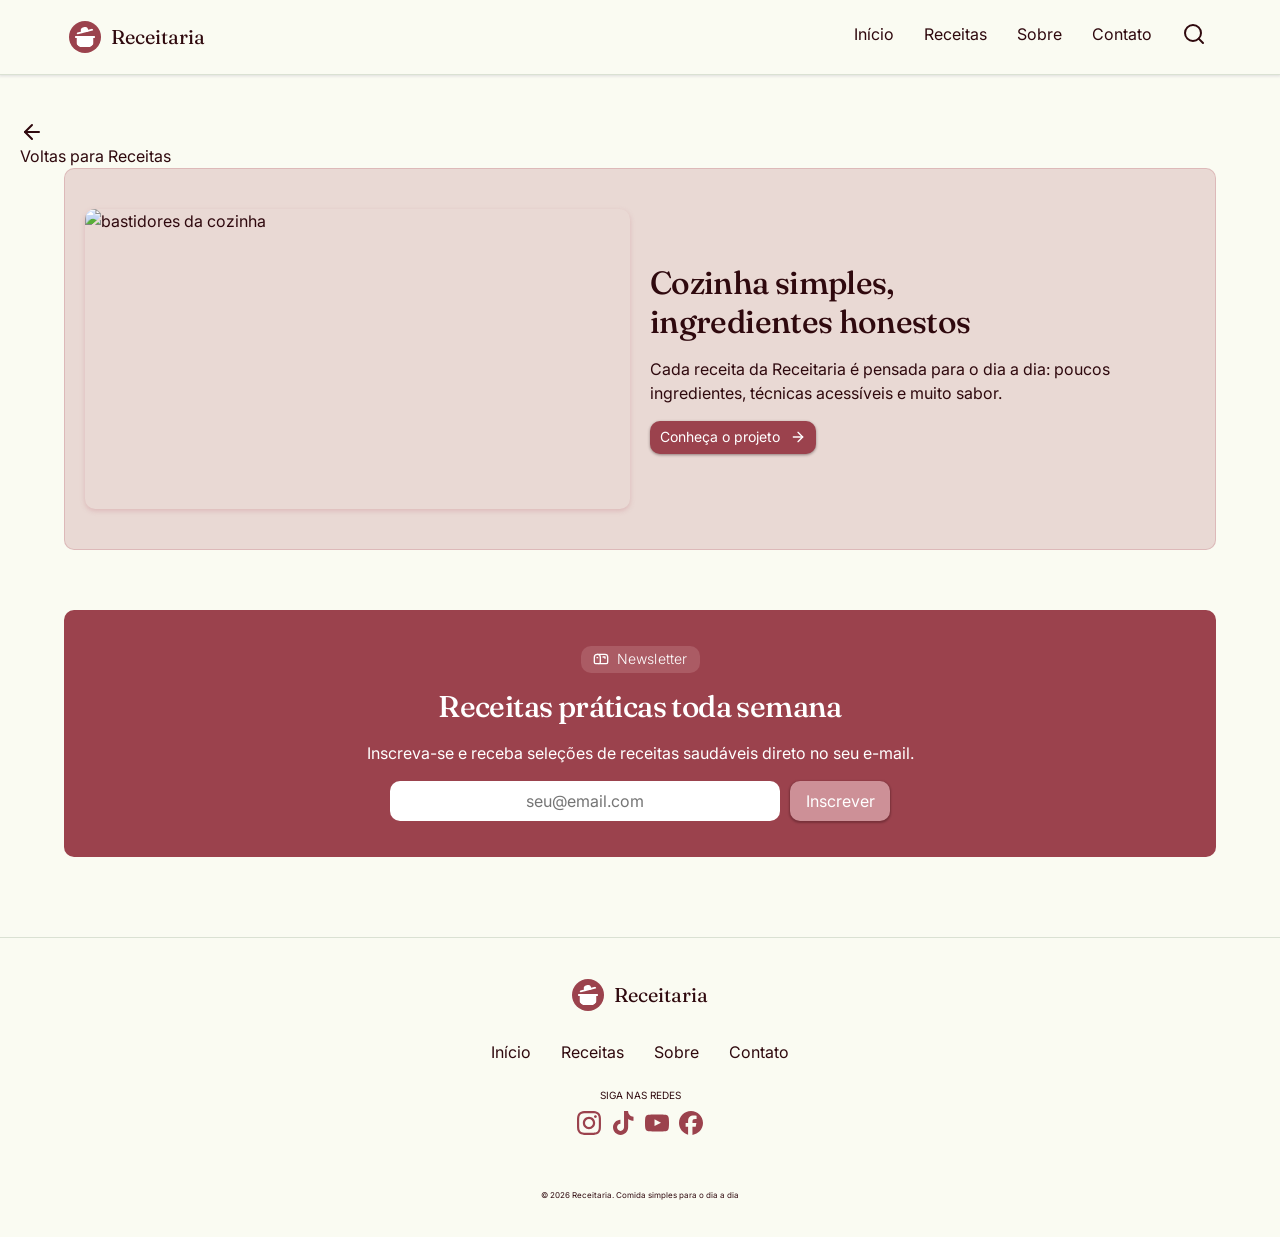
==== pages/contato.html @ 294e3cb7 "Construção HTML da pagina `receita.html`" ====
<!doctype html>
<html lang="pt-BR">
  <head>
    <meta charset="UTF-8" />
    <meta name="viewport" content="width=device-width, initial-scale=1.0" />
    <!-- Meta Tags -->
    <title>Receitaria - Catálogo de Receitas</title>
    <meta
      name="description"
      content="Catálogo de Receitas simples e fáceis para aprender."
    />
    <link
      rel="shortcut icon"
      href="../assets/img/favicon.webp"
      type="image/webp"
    />
    <link rel="stylesheet" href="../assets/css/reset.css" />
    <link rel="preconnect" href="https://fonts.googleapis.com" />
    <link rel="preconnect" href="https://fonts.gstatic.com" crossorigin />
    <link
      href="https://fonts.googleapis.com/css2?family=Fraunces:ital,opsz,wght@0,9..144,100..900;1,9..144,100..900&family=Inter:ital,opsz,wght@0,14..32,100..900;1,14..32,100..900&display=swap"
      rel="stylesheet"
    />
    <link rel="stylesheet" href="../assets/css/style.css" />
  </head>
  <body>
    <header class="header">
      <div class="container-pai">
        <div class="logo">
          <a href="/">
            <svg
              xmlns="http://www.w3.org/2000/svg"
              width="24"
              height="24"
              viewBox="0 0 24 24"
              fill="none"
              stroke="currentColor"
              stroke-width="2"
              stroke-linecap="round"
              stroke-linejoin="round"
              class="lucide lucide-cooking-pot-icon lucide-cooking-pot"
            >
              <path d="M2 12h20" />
              <path d="M20 12v8a2 2 0 0 1-2 2H6a2 2 0 0 1-2-2v-8" />
              <path d="m4 8 16-4" />
              <path
                d="m8.86 6.78-.45-1.81a2 2 0 0 1 1.45-2.43l1.94-.48a2 2 0 0 1 2.43 1.46l.45 1.8"
              />
            </svg>
            <span>Receitaria</span>
          </a>
        </div>

        <nav class="menu">
          <div class="menu-mobile">
            <a href="./receitas.html" class="link link-mobile">Receitas</a>
            <div class="icon-busca">
              <a href="#form-pesquisa" class="link">
                <svg
                  xmlns="http://www.w3.org/2000/svg"
                  width="24"
                  height="24"
                  viewBox="0 0 24 24"
                  fill="none"
                  stroke="currentColor"
                  stroke-width="2"
                  stroke-linecap="round"
                  stroke-linejoin="round"
                  class="lucide lucide-search-icon lucide-search"
                >
                  <path d="m21 21-4.34-4.34" />
                  <circle cx="11" cy="11" r="8" />
                </svg>
              </a>
            </div>
            <div class="icon-menu-mobile">
              <label for="menu-hamburguer">
                <svg
                  class="icone-hamburguer"
                  class="icone-hamburguer"
                  xmlns="http://www.w3.org/2000/svg"
                  width="24"
                  height="24"
                  viewBox="0 0 24 24"
                  fill="none"
                  stroke="#2f090e"
                  stroke-width="2"
                  stroke-linecap="round"
                  stroke-linejoin="round"
                  class="svg-menu-hamburger"
                >
                  <path d="M3 5h18" />
                  <path d="M3 12h18" />
                  <path d="M3 19h18" />
                </svg>
              </label>
              <input
                type="checkbox"
                name="icone-hamburguer"
                id="menu-hamburguer"
              />
              <ul class="lista-menu-mobile">
                <li class="menu-item">
                  <a href="/" class="link">Início</a>
                </li>
                <li class="menu-item">
                  <a href="./receitas.html" class="link">Receitas</a>
                </li>
                <li class="menu-item">
                  <a href="./sobre.html" class="link">Sobre</a>
                </li>
                <li class="menu-item">
                  <a href="./contato.html" class="link">Contato</a>
                </li>
              </ul>
            </div>
          </div>
          <ul class="lista-menu">
            <li class="menu-item pagina-atual">
              <a href="/" class="link">Início</a>
            </li>
            <li class="menu-item">
              <a href="./receitas.html" class="link">Receitas</a>
            </li>
            <li class="menu-item">
              <a href="./sobre.html" class="link">Sobre</a>
            </li>
            <li class="menu-item">
              <a href="./contato.html" class="link">Contato</a>
            </li>
            <li class="menu-item">
              <a href="#hero" class="link">
                <svg
                  xmlns="http://www.w3.org/2000/svg"
                  width="24"
                  height="24"
                  viewBox="0 0 24 24"
                  fill="none"
                  stroke="currentColor"
                  stroke-width="2"
                  stroke-linecap="round"
                  stroke-linejoin="round"
                  class="lucide lucide-search-icon lucide-search"
                >
                  <path d="m21 21-4.34-4.34" />
                  <circle cx="11" cy="11" r="8" />
                </svg>
              </a>
            </li>
          </ul>
        </nav>
      </div>
    </header>
    <main class="conteudo">
      <a class="cta-ver-todas" href="./receitas.html">
        <svg
          xmlns="http://www.w3.org/2000/svg"
          width="24"
          height="24"
          viewBox="0 0 24 24"
          fill="none"
          stroke="currentColor"
          stroke-width="2"
          stroke-linecap="round"
          stroke-linejoin="round"
          class="svg-seta"
        >
          <path d="m12 19-7-7 7-7" />
          <path d="M19 12H5" />
        </svg>
        Voltas para Receitas
      </a>
      <div class="container-pai">
        <!-- Sobre -->
        <section id="sobre">
          <div class="banner-sobre">
            <div class="img-banner">
              <img
                src="./assets/img/bastidores.webp"
                alt="bastidores da cozinha"
              />
            </div>
            <div class="conteudo-banner">
              <h2 class="titulo">Cozinha simples, ingredientes honestos</h2>
              <p>
                Cada receita da Receitaria é pensada para o dia a dia: poucos
                ingredientes, técnicas acessíveis e muito sabor.
              </p>
              <a class="cta-receita" href="./sobre.html">
                Conheça o projeto
                <svg
                  xmlns="http://www.w3.org/2000/svg"
                  width="24"
                  height="24"
                  viewBox="0 0 24 24"
                  fill="none"
                  stroke="currentColor"
                  stroke-width="2"
                  stroke-linecap="round"
                  stroke-linejoin="round"
                  class="svg-seta"
                  aria-hidden="true"
                >
                  <path d="M5 12h14"></path>
                  <path d="m12 5 7 7-7 7"></path>
                </svg>
              </a>
            </div>
          </div>
        </section>

        <!-- Newsletter -->
        <section class="newsletter">
          <div class="emblema">
            <svg
              xmlns="http://www.w3.org/2000/svg"
              width="16"
              height="16"
              viewBox="0 0 24 24"
              fill="none"
              stroke="#fff"
              stroke-width="2"
              stroke-linecap="round"
              stroke-linejoin="round"
              class="svg-mailbox"
            >
              <path
                d="M22 17a2 2 0 0 1-2 2H4a2 2 0 0 1-2-2V9.5C2 7 4 5 6.5 5H18c2.2 0 4 1.8 4 4v8Z"
              />
              <polyline points="15,9 18,9 18,11" />
              <path d="M6.5 5C9 5 11 7 11 9.5V17a2 2 0 0 1-2 2" />
              <line x1="6" x2="7" y1="10" y2="10" />
            </svg>
            <h2>Newsletter</h2>
          </div>
          <h3>Receitas práticas toda semana</h3>
          <p>
            Inscreva-se e receba seleções de receitas saudáveis direto no seu
            e-mail.
          </p>
          <form class="form-newsletter" action="./inscricao-realizada.html">
            <label class="oculto" for="email">Email</label>
            <input
              type="text"
              name="email"
              id="email"
              placeholder="seu@email.com"
            />
            <input type="submit" value="Inscrever" />
          </form>
        </section>
      </div>
    </main>
    <footer class="footer">
      <div class="container-pai">
        <div class="container-item logo">
          <a href="./">
            <svg
              xmlns="http://www.w3.org/2000/svg"
              width="24"
              height="24"
              viewBox="0 0 24 24"
              fill="none"
              stroke="currentColor"
              stroke-width="2"
              stroke-linecap="round"
              stroke-linejoin="round"
              class="lucide lucide-cooking-pot-icon lucide-cooking-pot"
            >
              <path d="M2 12h20" />
              <path d="M20 12v8a2 2 0 0 1-2 2H6a2 2 0 0 1-2-2v-8" />
              <path d="m4 8 16-4" />
              <path
                d="m8.86 6.78-.45-1.81a2 2 0 0 1 1.45-2.43l1.94-.48a2 2 0 0 1 2.43 1.46l.45 1.8"
              />
            </svg>
            <span>Receitaria</span>
          </a>
          <!-- <p>
            Lorem Ipsum is simply dummy text of the printing and typesetting
            industry. Lorem Ipsum has been the industry's standard dummy text
            ever since 1966.
          </p> -->
        </div>
        <div class="container-item menu">
          <nav>
            <ul class="lista">
              <li class="menu-item pagina-atual">
                <a href="./" class="link">Início</a>
              </li>
              <li class="menu-item">
                <a href="./receitas.html" class="link">Receitas</a>
              </li>
              <li class="menu-item">
                <a href="./sobre.html" class="link">Sobre</a>
              </li>
              <li class="menu-item">
                <a href="./contato.html" class="link">Contato</a>
              </li>
            </ul>
          </nav>
        </div>
        <div class="container-item social">
          <p>Siga nas Redes</p>
          <ul class="link-social">
            <li class="icone">
              <a href="https://instagram.com">
                <svg
                  xmlns="http://www.w3.org/2000/svg"
                  width="48"
                  height="48"
                  viewBox="0 0 48 48"
                  fill="none"
                >
                  <g clip-path="url(#clip0_17_63)">
                    <path
                      d="M24 4.32187C30.4125 4.32187 31.1719 4.35 33.6938 4.4625C36.0375 4.56562 37.3031 4.95938 38.1469 5.2875C39.2625 5.71875 40.0688 6.24375 40.9031 7.07812C41.7469 7.92188 42.2625 8.71875 42.6938 9.83438C43.0219 10.6781 43.4156 11.9531 43.5188 14.2875C43.6313 16.8187 43.6594 17.5781 43.6594 23.9813C43.6594 30.3938 43.6313 31.1531 43.5188 33.675C43.4156 36.0188 43.0219 37.2844 42.6938 38.1281C42.2625 39.2438 41.7375 40.05 40.9031 40.8844C40.0594 41.7281 39.2625 42.2438 38.1469 42.675C37.3031 43.0031 36.0281 43.3969 33.6938 43.5C31.1625 43.6125 30.4031 43.6406 24 43.6406C17.5875 43.6406 16.8281 43.6125 14.3063 43.5C11.9625 43.3969 10.6969 43.0031 9.85313 42.675C8.7375 42.2438 7.93125 41.7188 7.09688 40.8844C6.25313 40.0406 5.7375 39.2438 5.30625 38.1281C4.97813 37.2844 4.58438 36.0094 4.48125 33.675C4.36875 31.1438 4.34063 30.3844 4.34063 23.9813C4.34063 17.5688 4.36875 16.8094 4.48125 14.2875C4.58438 11.9437 4.97813 10.6781 5.30625 9.83438C5.7375 8.71875 6.2625 7.9125 7.09688 7.07812C7.94063 6.23438 8.7375 5.71875 9.85313 5.2875C10.6969 4.95938 11.9719 4.56562 14.3063 4.4625C16.8281 4.35 17.5875 4.32187 24 4.32187ZM24 0C17.4844 0 16.6688 0.028125 14.1094 0.140625C11.5594 0.253125 9.80625 0.665625 8.2875 1.25625C6.70312 1.875 5.3625 2.69062 4.03125 4.03125C2.69063 5.3625 1.875 6.70313 1.25625 8.27813C0.665625 9.80625 0.253125 11.55 0.140625 14.1C0.028125 16.6687 0 17.4844 0 24C0 30.5156 0.028125 31.3312 0.140625 33.8906C0.253125 36.4406 0.665625 38.1938 1.25625 39.7125C1.875 41.2969 2.69063 42.6375 4.03125 43.9688C5.3625 45.3 6.70313 46.125 8.27813 46.7344C9.80625 47.325 11.55 47.7375 14.1 47.85C16.6594 47.9625 17.475 47.9906 23.9906 47.9906C30.5063 47.9906 31.3219 47.9625 33.8813 47.85C36.4313 47.7375 38.1844 47.325 39.7031 46.7344C41.2781 46.125 42.6188 45.3 43.95 43.9688C45.2812 42.6375 46.1063 41.2969 46.7156 39.7219C47.3063 38.1938 47.7188 36.45 47.8313 33.9C47.9438 31.3406 47.9719 30.525 47.9719 24.0094C47.9719 17.4938 47.9438 16.6781 47.8313 14.1188C47.7188 11.5688 47.3063 9.81563 46.7156 8.29688C46.125 6.70312 45.3094 5.3625 43.9688 4.03125C42.6375 2.7 41.2969 1.875 39.7219 1.26562C38.1938 0.675 36.45 0.2625 33.9 0.15C31.3313 0.028125 30.5156 0 24 0Z"
                      fill="#9b424d"
                    />
                    <path
                      d="M24 11.6719C17.1938 11.6719 11.6719 17.1938 11.6719 24C11.6719 30.8062 17.1938 36.3281 24 36.3281C30.8062 36.3281 36.3281 30.8062 36.3281 24C36.3281 17.1938 30.8062 11.6719 24 11.6719ZM24 31.9969C19.5844 31.9969 16.0031 28.4156 16.0031 24C16.0031 19.5844 19.5844 16.0031 24 16.0031C28.4156 16.0031 31.9969 19.5844 31.9969 24C31.9969 28.4156 28.4156 31.9969 24 31.9969Z"
                      fill="#9b424d"
                    />
                    <path
                      d="M39.6937 11.1843C39.6937 12.778 38.4 14.0624 36.8156 14.0624C35.2219 14.0624 33.9375 12.7687 33.9375 11.1843C33.9375 9.59053 35.2313 8.30615 36.8156 8.30615C38.4 8.30615 39.6937 9.5999 39.6937 11.1843Z"
                      fill="#9b424d"
                    />
                  </g>
                  <defs>
                    <clipPath id="clip0_17_63">
                      <rect width="48" height="48" fill="#9b424d" />
                    </clipPath>
                  </defs>
                </svg>
              </a>
            </li>
            <li class="icone">
              <a href="https://tiktok.com">
                <svg
                  xmlns="http://www.w3.org/2000/svg"
                  width="48"
                  height="48"
                  viewBox="0 0 48 48"
                  fill="none"
                >
                  <path
                    d="M34.1451 0H26.0556V32.6956C26.0556 36.5913 22.9444 39.7913 19.0725 39.7913C15.2007 39.7913 12.0894 36.5913 12.0894 32.6956C12.0894 28.8696 15.1315 25.7391 18.8651 25.6V17.3913C10.6374 17.5304 4 24.2783 4 32.6956C4 41.1827 10.7757 48 19.1417 48C27.5075 48 34.2833 41.1131 34.2833 32.6956V15.9304C37.3255 18.1565 41.059 19.4783 45 19.5479V11.3391C38.9157 11.1304 34.1451 6.12173 34.1451 0Z"
                    fill="#9b424d"
                  />
                </svg>
              </a>
            </li>
            <li class="icone">
              <a href="https://youtube.com">
                <svg
                  xmlns="http://www.w3.org/2000/svg"
                  width="48"
                  height="48"
                  viewBox="0 0 48 48"
                  fill="none"
                >
                  <path
                    d="M47.5219 14.4001C47.5219 14.4001 47.0531 11.0907 45.6094 9.6376C43.7812 7.7251 41.7375 7.71572 40.8 7.60322C34.0875 7.11572 24.0094 7.11572 24.0094 7.11572H23.9906C23.9906 7.11572 13.9125 7.11572 7.2 7.60322C6.2625 7.71572 4.21875 7.7251 2.39062 9.6376C0.946875 11.0907 0.4875 14.4001 0.4875 14.4001C0.4875 14.4001 0 18.2907 0 22.172V25.8095C0 29.6907 0.478125 33.5813 0.478125 33.5813C0.478125 33.5813 0.946875 36.8907 2.38125 38.3438C4.20937 40.2563 6.60938 40.1907 7.67813 40.397C11.5219 40.7626 24 40.8751 24 40.8751C24 40.8751 34.0875 40.8563 40.8 40.3782C41.7375 40.2657 43.7812 40.2563 45.6094 38.3438C47.0531 36.8907 47.5219 33.5813 47.5219 33.5813C47.5219 33.5813 48 29.7001 48 25.8095V22.172C48 18.2907 47.5219 14.4001 47.5219 14.4001ZM19.0406 30.2251V16.7345L32.0062 23.5032L19.0406 30.2251Z"
                    fill="#9b424d"
                  />
                </svg>
              </a>
            </li>
            <li class="icone">
              <a href="https://facebook.com">
                <svg
                  xmlns="http://www.w3.org/2000/svg"
                  width="48"
                  height="48"
                  viewBox="0 0 48 48"
                  fill="none"
                >
                  <g clip-path="url(#clip0_17_61)">
                    <path
                      d="M24 0C10.7453 0 0 10.7453 0 24C0 35.255 7.74912 44.6995 18.2026 47.2934V31.3344H13.2538V24H18.2026V20.8397C18.2026 12.671 21.8995 8.8848 29.9194 8.8848C31.44 8.8848 34.0637 9.18336 35.137 9.48096V16.129C34.5706 16.0694 33.5866 16.0397 32.3645 16.0397C28.4294 16.0397 26.9088 17.5306 26.9088 21.4061V24H34.7482L33.4013 31.3344H26.9088V47.8243C38.7926 46.3891 48.001 36.2707 48.001 24C48 10.7453 37.2547 0 24 0Z"
                      fill="#9b424d"
                    />
                  </g>
                  <defs>
                    <clipPath id="clip0_17_61">
                      <rect width="48" height="48" fill="white" />
                    </clipPath>
                  </defs>
                </svg>
              </a>
            </li>
          </ul>
        </div>
      </div>
      <small class="text-footer"
        >© 2026 Receitaria. Comida simples para o dia a dia</small
      >
    </footer>
  </body>
</html>
---- assets/css/style.css ----
/* DESIGN SYSTEM */
:root {
  /* Cores */
  --fundo: #fafbf2;
  --fundo-claro: rgba(205, 144, 151, 0.1);
  --texto: #2f090e;
  --primaria: #9b424d; /*#1c8742*/
  --texto-primaria: #fcfdf5;
  --suave: #ecf1e2;
  --texto-suave: #cd9097;
  --destaque: #f3ba26;
  --texto-destaque: #1f0508;
  --borda: #dae1d3;
  --borda-suave: #cd909770;
  --input: #9b424d;
  --branco: #ffffff;
  --preto: #000000;
  --texto-cinza: #1f05088f;

  /* Tipografia */
  --fonte-titulos: "Fraunces", serif;
  --font-texto: "Inter", sans-serif;

  /* Font-size */
  --text-sm: 1.4rem;

  /* Espaçamentos*/
  --pd: 1rem;
}

/* 3. ESTILOS GLOBAIS */
body {
  font-family: var(--font-texto);
  background-color: var(--fundo);
  color: var(--texto);
  font-size: 1.6rem;
}

.container-pai {
  max-width: 115.2rem;
  margin: 0 auto;
}

.oculto {
  display: none;
}

h1,
h2,
h3,
h4 {
  font-family: var(--fonte-titulos);
  font-weight: 500;
  line-height: 1.2;
  letter-spacing: -0.02em;
}

.titulo {
  font-size: clamp(3rem, 3.2rem, 3.5rem);
  letter-spacing: -0.02em;
}

.titulos-h3 {
  font-size: 1.8rem;
  font-weight: 400;
}

/* CTA RECEITA */
.cta-receita {
  width: max-content;
  display: inline-flex;
  flex-direction: row;
  align-items: center;
  gap: 1rem;
  color: var(--branco);
  font-size: 1.4rem;
  font-family: var(--font-texto);
  line-height: 1.6;
  padding: 0.5rem 1rem;
  border-radius: 10px;
  background: var(--primaria);
  transition: all 0.5s;
  box-shadow: 0 1px 3px #1f05086e;
}

.cta-receita .svg-seta,
.cta-ver-receitas .svg-seta {
  width: 1.6rem;
  height: 1.6rem;
}

.cta-ver-receitas {
  display: flex;
  flex-direction: row;
  align-items: center;
  gap: 1rem;
  font-size: 1.4rem;
  padding-left: 1rem;
  line-height: 1.6;
  order: 10;
}

/* Form Pesquisa */
.pesquisa-receita {
  max-width: 500px;
  width: 100%;
  display: grid;
  grid-template-columns: max-content 1fr max-content;
  align-items: center;
  gap: 1rem;
  background-color: var(--branco);
  padding: 0.8rem;
  margin-bottom: 1.6rem;
  border: 1px solid var(--borda);
  border-radius: 10px;
  box-shadow: 0 0 3px 1px #dcdcdc;
}

.pesquisa-receita .icone-pesquisa {
  width: 2rem;
  height: 2rem;
}

.pesquisa-receita .input-pesquisa {
  border: none;
  max-width: 180px;
  font-size: 1.4rem;
}

.pesquisa-receita .input-pesquisa:focus-visible {
  outline: none;
}

.pesquisa-receita .btn-pesquisar {
  background: var(--texto-suave);
  transition: background 0.5s ease;
  border: 1px solid var(--borda);
  color: var(--branco);
  border-radius: 1rem;
  font-size: 1.3rem;
  width: max-content;
  padding: 0.5rem 1rem;
}

.pesquisa-receita .input-pesquisa:focus-visible ~ .btn-pesquisar {
  background-color: var(--primaria);
}

/* GRID RECEITAS */
.grid-receitas {
  display: grid;
  grid-template-rows: repeat(3, minmax(360px, 1fr));
  gap: 2rem;
}

.grid-receitas .receita-item {
  border: 1px solid var(--borda);
  border-radius: 1rem;
  background-color: var(--branco);
  height: 100%;
}

.grid-receitas .receita-item img {
  border-radius: 1rem 1rem 0 0;
  object-fit: cover;
  object-position: center;
}

.grid-receitas .receita-item .infos {
  padding: 1.6rem;
  display: flex;
  flex-direction: column;
  gap: 1rem;
}

.grid-receitas .receita-item .infos .categoria-receita {
  text-transform: uppercase;
  font-size: 1.2rem;
  color: var(--texto-suave);
}

.grid-receitas .receita-item .infos > p {
  font-size: 1.4rem;
  color: var(--texto-cinza);
}

.grid-receitas .receita-item .detalhes {
  display: flex;
  gap: 2rem;
}

.grid-receitas .receita-item .detalhes .item {
  display: flex;
  flex-direction: row;
  align-items: center;
  gap: 0.5rem;
}

.grid-receitas .receita-item .detalhes svg {
  width: 1.2rem;
  height: 1.2rem;
  stroke: var(--texto-cinza);
}

.grid-receitas .receita-item .detalhes .item > p {
  font-size: 1.2rem;
  color: var(--texto-cinza);
  margin: 0;
}

/* ==========================================
   ESTILO BASE (Mobile - Telas pequenas)
   ========================================== */

/* HEADER */
.header {
  width: 100%;
  padding: 1.6rem;
  border-bottom: 1px solid #dae1d3;
  position: fixed;
  background: var(--fundo);
  box-shadow: 0 0 3px 1px #dcdcdc;
  z-index: 99;

  .container-pai {
    display: flex;
    flex-direction: row;
    justify-content: space-between;
  }

  .logo a {
    display: flex;
    flex-direction: row;
    align-items: center;
    gap: 10px;
    padding: 5px;
  }

  .logo span {
    font-family: var(--fonte-titulos);
    font-size: 2rem;
  }

  .logo svg {
    background-color: #9b424d;
    padding: 5px;
    border-radius: 50%;
    width: 32px;
    height: 32px;
    fill: #fff;
    stroke: #fff;
  }

  .menu {
    display: flex;
    justify-content: center;
    align-items: center;
  }

  .link {
    font-size: var(--text-sm);
    color: var(--texto);
  }

  .link:hover {
    color: var(--texto-destaque);
  }

  .menu-mobile {
    display: flex;
    align-items: center;
    gap: 1.2rem;
  }

  .lista-menu {
    display: none;
  }

  .menu-mobile .icon-menu-mobile {
    position: relative;
  }

  .menu-mobile input#menu-hamburguer {
    position: absolute;
    right: 0;
    top: -15px;
    visibility: hidden;
  }

  .menu-mobile .lista-menu-mobile {
    opacity: 0;
    transition: opacity 0.3s ease-in-out;
    position: absolute;
    display: flex;
    flex-direction: column;
    justify-content: center;
    align-items: flex-end;
    gap: 1rem;
    top: 4rem;
    right: 0;
    background-color: var(--fundo);
    box-shadow: 0 0 3px 1px #dcdcdc;
    padding: 1.2rem;
    border: 1px solid #e3e3e3;
    border-radius: 10px;
    width: 100px;
  }

  .menu-mobile input#menu-hamburguer:checked ~ .lista-menu-mobile {
    opacity: 1;
    z-index: 10;
  }

  .link {
    color: var(--texto);
    font-size: 1.6rem;
    padding: 0 1rem;
    display: inline-block;
  }

  .link:hover {
    color: var(--primaria);
  }
  /* fim header */
}

/* FOOTER */
.footer {
  width: 100%;
  padding: 1.6rem;
  background: var(--fundo);
  border-top: 1px solid #dae1d3;

  .container-pai {
    display: flex;
    flex-direction: row;
    flex-wrap: wrap;
    row-gap: 1rem;
    margin-bottom: 2.4rem;
  }

  .container-item {
    width: 50%;
  }

  .container-item.logo {
    width: 100%;
  }

  .logo a {
    display: flex;
    flex-direction: row;
    align-items: center;
    gap: 1rem;
    padding: 5px;
  }

  .logo span {
    font-family: var(--fonte-titulos);
    font-size: 2rem;
  }

  .logo svg {
    background-color: #9b424d;
    padding: 5px;
    border-radius: 50%;
    width: 32px;
    height: 32px;
    fill: #fff;
    stroke: #fff;
  }

  .menu .lista {
    display: flex;
    flex-direction: column;
    gap: 1rem;
    padding: 0;
  }

  .link {
    color: var(--texto);
    font-size: 1.6rem;
    padding: 0 1rem;
    display: inline-block;
  }

  .link:hover {
    color: var(--primaria);
  }

  .container-item.social {
    display: flex;
    flex-direction: column;
    justify-content: end;
    align-items: flex-end;
    gap: 0.8rem;
  }

  .social p {
    font-size: 1rem;
    text-transform: uppercase;
  }

  .social .link-social {
    display: flex;
    flex-direction: row;
    gap: 1rem;
  }

  .social .link-social svg {
    width: clamp(2rem, 2.4rem, 3rem);
    height: auto;
  }

  .text-footer {
    font-size: 0.8rem;
    color: var(--texto);
    padding-inline: 1rem;
  }

  /* fim footer */
}

/* MAIN CONTEUDO */
.conteudo {
  padding-inline: 1.6rem;
  padding-block: 10rem 7.2rem;

  .container-pai {
    display: flex;
    flex-direction: column;
    gap: 6rem;
  }
  /* fim main */
}

/* HERO */
.hero {
  display: grid;
  grid-template-columns: 1fr;
  gap: 2rem;
  /* padding-top: 2.4rem; */
}
.hero .hero-item {
  display: flex;
  flex-direction: column;
  gap: 1.6rem;
}

.hero .hero-item .selo {
  background-color: var(--fundo-claro);
  color: var(--texto);
  font-size: 1.2rem;
  font-weight: 300;
  padding: 0.5rem 1.2rem;
  border-radius: 10px;
  width: max-content;
  text-transform: uppercase;
}

.hero .hero-item .titulo {
  font-size: clamp(3rem, 4rem, 5rem);
  max-width: 40rem;
}

.hero .hero-item .destaque {
  color: var(--primaria);
}

.hero .hero-item p {
  max-width: 500px;
  font-weight: 400;
  margin-bottom: 1.6rem;
}

.hero .hero-item #form-pesquisa {
  scroll-margin-top: 10rem;
}

.hero .hero-item .cta-receita {
  display: none;
}

.hero .hero-item .img-hero {
  border-radius: 1rem;
}

/* fim hero */

/* RECEITA DIA */
.receita-dia {
  display: flex;
  flex-direction: column-reverse;
  gap: 1rem;
  background-color: var(--fundo-claro);
  border: 1px solid var(--borda-suave);
  border-radius: 1rem;
}
.receita-dia .infos {
  display: flex;
  flex-direction: column;
  gap: 2rem;
  padding: 2rem;
}

.receita-dia hgroup h2 {
  font-family: var(--font-texto);
  font-size: 1.4rem;
  color: var(--texto-suave);
  text-transform: uppercase;
  padding-bottom: 1rem;
  letter-spacing: 0.02rem;
}

.receita-dia hgroup h3 {
  font-size: clamp(3rem, 3.2rem, 3.5rem);
}

.receita-dia .detalhes {
  display: flex;
  flex-direction: row;
  flex-wrap: wrap;
  gap: 1rem;
}

.receita-dia .detalhes .item {
  display: flex;
  flex-direction: row;
  align-items: center;
  gap: 0.8rem;
  background-color: var(--branco);
  border: 1px solid var(--borda);
  border-radius: 50px;
  padding: 0.3rem 1.2rem;
}

.receita-dia .detalhes .item svg {
  width: 1.3rem;
  height: 1.3rem;
  stroke: var(--texto-cinza);
}

.receita-dia .detalhes .item p {
  font-size: 1.3rem;
  max-width: 500px;
  color: var(--texto-cinza);
}

.receita-dia .img-receita img {
  border-radius: 1rem 1rem 0 0;
}

/* DESTAQUE SEMANA */
.destaques {
  display: flex;
  flex-direction: column;
  gap: 1rem;

  p {
    margin-bottom: 1rem;
  }

  /*fim destaques*/
}

/* CATEGORIAS */
.categorias {
  display: flex;
  flex-direction: column;
  gap: 1rem;

  p {
    margin-bottom: 1rem;
  }

  .grid-categorias {
    display: grid;
    grid-template-columns: 1fr;
    gap: 2rem;
  }

  .categoria-item {
    display: flex;
    flex-direction: column;
    background-color: var(--branco);
    padding: 2rem;
    border-radius: 1rem;
    border: 1px solid var(--borda);
    height: 100%;
  }

  .categoria-item h3 {
    padding-bottom: 0.5rem;
  }

  .categoria-item p {
    font-size: 1.4rem;
    color: var(--texto-cinza);
  }

  .icone-categoria {
    padding: 1rem;
    background-color: var(--fundo-claro);
    width: max-content;
    border-radius: 1.6rem;
    margin-bottom: 1.2rem;
  }
  .icone-categoria svg {
    stroke: var(--primaria);
  }
  /* fim categorias*/
}

/* SOBRE */
.banner-sobre {
  display: flex;
  flex-direction: column;
  gap: 2rem;
  padding: 2rem;
  background-color: #9b424d2e;
  border: 1px solid var(--borda-suave);
  border-radius: 1rem;

  .img-banner img {
    border-radius: 1rem;
    height: 240px;
    width: 100%;
    object-fit: cover;
    object-position: center;
    box-shadow: 0 2px 5px var(--borda-suave);
  }

  .conteudo-banner {
    display: flex;
    flex-direction: column;
    gap: 1.6rem;
  }

  /* fim sobre */
}

/* NEWSLETTER  */
.newsletter {
  display: flex;
  flex-direction: column;
  align-items: flex-start;
  gap: 1.6rem;
  padding: 2rem;
  background-color: var(--primaria);
  border-radius: 1rem;
  color: var(--branco);

  .emblema {
    display: flex;
    align-items: center;
    gap: 0.8rem;
    background-color: #cd909752;
    padding: 0.5rem 1.2rem;
    border-radius: 1rem;
  }

  .emblema h2 {
    font-family: var(--font-texto);
    font-size: 1.4rem;
    color: var(--branco);
    font-weight: 300;
    letter-spacing: 0.02rem;
  }

  .emblema .svg-mailbox {
    width: 1.6rem;
    height: 1.6rem;
    stroke: var(--branco);
  }

  h3 {
    font-size: 3rem;
  }

  .form-newsletter {
    display: flex;
    flex-direction: column;
    gap: 1rem;
    width: 100%;
  }

  .form-newsletter input {
    max-width: 500px;
    width: 100%;
    padding: 0.8rem;
    border-radius: 1rem;
    border: none;
    text-align: center;
  }

  .form-newsletter input[type="submit"] {
    background-color: var(--texto-suave);
    color: var(--branco);
    box-shadow: 0 1px 2px 1px #1f050845;
  }

  /* fim newsletter */
}

/*===========================================*/

/* Página Receitas - Catalogo */

.section-categorias {
  display: grid;
  grid-template-columns: 1fr;
  gap: 1.6rem;
}

.section-categorias .form-pesquisa {
  margin-block: 2rem;
}

.bloco-categorias {
  display: grid;
  gap: 6rem;
}

.bloco-categorias .grid-receitas {
  grid-template-rows: auto 1fr 1fr 1fr;
}

.bloco-categorias .titulo-categoria {
  display: flex;
  flex-direction: row;
  align-items: flex-end;
  justify-content: space-between;
  flex-wrap: wrap;
  border-bottom: 1px solid #1f050836;
  padding-bottom: 2rem;
  margin-bottom: 1rem;
}

.bloco-categorias .titulo-categoria h2 {
  font-size: 2.4rem;
}

.bloco-categorias .titulo-categoria span {
  font-size: 1.5rem;
  color: var(--texto-cinza);
}

/*=============================================*/
/* Página Receita Interna */

.artigo-receita .cta-ver-receitas {
  color: var(--texto-cinza);
  padding: 0;
  margin-bottom: 4rem;
}

.hero-receita {
  display: grid;
  grid-template-columns: repeat(auto-fit, 1fr);
  gap: 3rem;
}

.hero-receita .infos {
  display: flex;
  flex-direction: column;
  gap: 1rem;
}

.hero-receita .infos .categoria-receita {
  font-family: var(--font-texto);
  font-size: 1.4rem;
  color: var(--texto-suave);
  text-transform: uppercase;
  letter-spacing: 0.02rem;
}

.hero-receita .infos h1 {
  font-family: var(--fonte-titulos);
  font-size: clamp(3rem, 3.2rem, 3.5rem);
  color: var(--texto);
  letter-spacing: 0.02rem;
}

.hero-receita .infos > p {
  margin-bottom: 2rem;
}

.hero-receita .detalhes {
  display: flex;
  flex-direction: row;
  flex-wrap: wrap;
  gap: 1rem;
}

.hero-receita .detalhes .item {
  display: flex;
  flex-direction: row;
  align-items: center;
  gap: 0.8rem;
  background-color: var(--branco);
  border: 1px solid var(--borda);
  border-radius: 50px;
  padding: 0.3rem 1.2rem;
}

.hero-receita .detalhes .item svg {
  width: 1.3rem;
  height: 1.3rem;
  stroke: var(--texto-cinza);
}

.hero-receita .detalhes .item p {
  font-size: 1.3rem;
  max-width: 500px;
  color: var(--texto-cinza);
}

.hero-receita .img-receita img {
  border-radius: 1rem;
}

/* ==========================================
   MEDIA QUERIES (Telas a partir de 640)
========================================== */
@media (min-width: 640px) {
  /* CATEGORIAS */
  .categorias {
    .grid-categorias {
      display: grid;
      grid-template-columns: repeat(2, minmax(0, 1fr));
    }
  }
}
/* ==========================================
   MEDIA QUERIES (Telas a partir de 768px)
========================================== */

@media (min-width: 768px) {
  /* HEADER */
  .header {
    padding: 1.6rem;

    .menu-mobile {
      display: none;
    }

    .lista-menu {
      display: flex;
      gap: 1rem;
    }

    .link {
      font-size: 1.6rem;
    }
  }

  /* FOOTER */
  .footer {
    padding: 3.6rem;

    .container-pai {
      flex-direction: column;
      gap: 2.4rem;
    }

    .container-item {
      width: 100%;
    }

    .container-item.logo a {
      justify-content: center;
    }

    .container-item.menu .lista {
      display: flex;
      flex-direction: row;
      justify-content: center;
      align-items: center;
    }

    .container-item.social {
      flex-direction: column;
      justify-content: center;
      align-items: center;
    }

    .text-footer {
      padding-top: 3rem;
      display: block;
      text-align: center;
    }
  }

  /* MAIN CONTEUDO */
  .conteudo {
    padding-inline: 2rem;
    padding-block: 12rem 8rem;
  }

  /* HERO */
  .hero {
    display: grid;
    grid-template-columns: 1fr 1fr;
    gap: 3.6rem;
    padding-top: 1.6rem;

    .hero-item .img-hero {
      border-radius: 1rem;
      height: 420px;
      object-fit: cover;
      border: 1px solid var(--borda-suave);
      padding: 0.2rem;
    }

    .hero-item .cta-receita {
      display: flex;
    }
  }

  /* RECEITA DIA */
  .receita-dia {
    display: grid;
    grid-template-columns: 1fr 1fr;
    gap: 0;
  }
  .receita-dia infos {
    padding: 4.8rem;
  }

  .receita-dia.img-receita img {
    border-radius: 0 1rem 1rem 0;
    padding: 0.2rem;
    width: 100%;
    height: 500px;
    object-fit: cover;
    object-position: center;
  }

  /* DESTAQUES SEMANA */
  .destaques {
    position: relative;
  }
  .destaques .cta-ver-receitas {
    display: flex;
    position: absolute;
    right: 0;
    top: 4.8rem;
  }

  .grid-receitas {
    display: grid;
    grid-template-columns: repeat(3, 1fr);
    grid-template-rows: 1fr;
  }

  .grid-receitas .receita-item .detalhes .item {
    flex-direction: column;
    align-items: flex-start;
  }

  /* CATEGORIAS */
  .categorias {
    .grid-categorias {
      grid-template-columns: repeat(4, minmax(0, 1fr));
    }
  }

  /* SOBRE */
  .banner-sobre {
    display: grid;
    grid-template-columns: 1fr 1fr;
    align-items: center;
    padding-block: 4rem;

    .img-banner img {
      height: 300px;
    }
  }

  /* NEWSLETTER  */
  .newsletter {
    padding: 3.6rem;
    align-items: center;

    .form-newsletter {
      max-width: 500px;
      display: grid;
      grid-template-columns: 1fr 100px;
    }
  }

  /* ----------------------- */
  /* PÁGINA RECEITAS */
  .bloco-categorias .grid-receitas {
    grid-template-rows: auto 1fr;
  }

  .bloco-categorias .grid-receitas .titulo-categoria {
    grid-column: span 3;
  }

  /* Fim Media 768px */
}
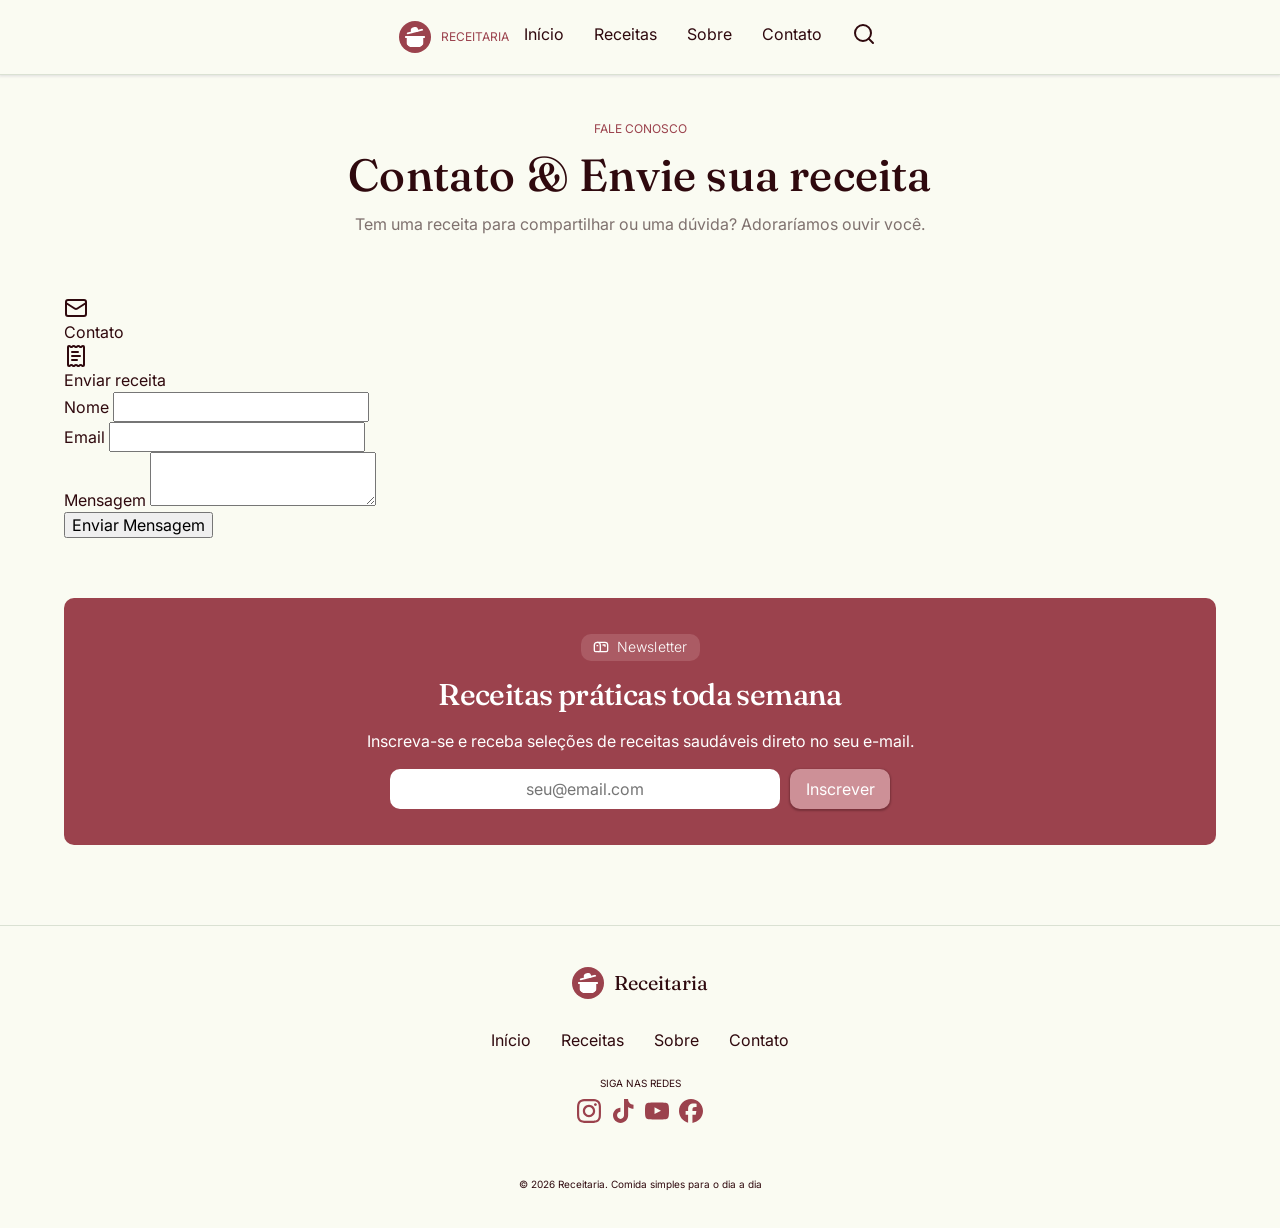
==== commit bd6011c4: "Desenvolvimento da página contato" ====
--- a/pages/contato.html
+++ b/pages/contato.html
@@ -4,11 +4,8 @@
     <meta charset="UTF-8" />
     <meta name="viewport" content="width=device-width, initial-scale=1.0" />
     <!-- Meta Tags -->
-    <title>Receitaria - Catálogo de Receitas</title>
-    <meta
-      name="description"
-      content="Catálogo de Receitas simples e fáceis para aprender."
-    />
+    <title>Receitaria - Fale Conosco e Envie sua receita</title>
+    <meta name="description" content="Fale Conosco e Envie sua receita." />
     <link
       rel="shortcut icon"
       href="../assets/img/favicon.webp"
@@ -23,7 +20,7 @@
     />
     <link rel="stylesheet" href="../assets/css/style.css" />
   </head>
-  <body>
+  <body id="pagina-contato">
     <header class="header">
       <div class="container-pai">
         <div class="logo">
@@ -152,62 +149,106 @@
       </div>
     </header>
     <main class="conteudo">
-      <a class="cta-ver-todas" href="./receitas.html">
-        <svg
-          xmlns="http://www.w3.org/2000/svg"
-          width="24"
-          height="24"
-          viewBox="0 0 24 24"
-          fill="none"
-          stroke="currentColor"
-          stroke-width="2"
-          stroke-linecap="round"
-          stroke-linejoin="round"
-          class="svg-seta"
-        >
-          <path d="m12 19-7-7 7-7" />
-          <path d="M19 12H5" />
-        </svg>
-        Voltas para Receitas
-      </a>
       <div class="container-pai">
-        <!-- Sobre -->
-        <section id="sobre">
-          <div class="banner-sobre">
-            <div class="img-banner">
-              <img
-                src="./assets/img/bastidores.webp"
-                alt="bastidores da cozinha"
+        <!-- Contato -->
+        <header>
+          <span>Fale Conosco</span>
+          <h1 class="titulo-h1">Contato & Envie sua receita</h1>
+          <p>
+            Tem uma receita para compartilhar ou uma dúvida? Adoraríamos ouvir
+            você.
+          </p>
+        </header>
+
+        <!-- Formularios -->
+        <div class="formularios">
+          <input type="radio" name="btn-alternar" id="form-contato" checked />
+          <label class="label" for="form-contato">
+            <svg
+              xmlns="http://www.w3.org/2000/svg"
+              width="24"
+              height="24"
+              viewBox="0 0 24 24"
+              fill="none"
+              stroke="currentColor"
+              stroke-width="2"
+              stroke-linecap="round"
+              stroke-linejoin="round"
+              class="svg-mail"
+            >
+              <path d="m22 7-8.991 5.727a2 2 0 0 1-2.009 0L2 7" />
+              <rect x="2" y="4" width="20" height="16" rx="2" />
+            </svg>
+            Contato
+          </label>
+          <input type="radio" name="btn-alternar" id="form-receita" />
+          <label class="label" for="form-receita">
+            <svg
+              xmlns="http://www.w3.org/2000/svg"
+              width="24"
+              height="24"
+              viewBox="0 0 24 24"
+              fill="none"
+              stroke="currentColor"
+              stroke-width="2"
+              stroke-linecap="round"
+              stroke-linejoin="round"
+              class="svg-receita"
+            >
+              <path d="M13 16H8" />
+              <path d="M14 8H8" />
+              <path d="M16 12H8" />
+              <path
+                d="M4 3a1 1 0 0 1 1-1 1.3 1.3 0 0 1 .7.2l.933.6a1.3 1.3 0 0 0 1.4 0l.934-.6a1.3 1.3 0 0 1 1.4 0l.933.6a1.3 1.3 0 0 0 1.4 0l.933-.6a1.3 1.3 0 0 1 1.4 0l.934.6a1.3 1.3 0 0 0 1.4 0l.933-.6A1.3 1.3 0 0 1 19 2a1 1 0 0 1 1 1v18a1 1 0 0 1-1 1 1.3 1.3 0 0 1-.7-.2l-.933-.6a1.3 1.3 0 0 0-1.4 0l-.934.6a1.3 1.3 0 0 1-1.4 0l-.933-.6a1.3 1.3 0 0 0-1.4 0l-.933.6a1.3 1.3 0 0 1-1.4 0l-.934-.6a1.3 1.3 0 0 0-1.4 0l-.933.6a1.3 1.3 0 0 1-.7.2 1 1 0 0 1-1-1z"
               />
-            </div>
-            <div class="conteudo-banner">
-              <h2 class="titulo">Cozinha simples, ingredientes honestos</h2>
-              <p>
-                Cada receita da Receitaria é pensada para o dia a dia: poucos
-                ingredientes, técnicas acessíveis e muito sabor.
-              </p>
-              <a class="cta-receita" href="./sobre.html">
-                Conheça o projeto
-                <svg
-                  xmlns="http://www.w3.org/2000/svg"
-                  width="24"
-                  height="24"
-                  viewBox="0 0 24 24"
-                  fill="none"
-                  stroke="currentColor"
-                  stroke-width="2"
-                  stroke-linecap="round"
-                  stroke-linejoin="round"
-                  class="svg-seta"
-                  aria-hidden="true"
-                >
-                  <path d="M5 12h14"></path>
-                  <path d="m12 5 7 7-7 7"></path>
-                </svg>
-              </a>
-            </div>
+            </svg>
+            Enviar receita
+          </label>
+
+          <div class="enviar" id="enviar-contato">
+            <form action="./pages/enviado-sucesso.html">
+              <div class="campo">
+                <label for="nome">Nome</label>
+                <input type="text" name="nome" id="nome" />
+              </div>
+              <div class="campo">
+                <label for="email">Email</label>
+                <input type="email" name="email" id="email" />
+              </div>
+              <div class="campo">
+                <label for="mensagem">Mensagem</label>
+                <textarea name="mensagem" id="mensagem"></textarea>
+              </div>
+              <input type="submit" value="Enviar Mensagem" />
+            </form>
           </div>
-        </section>
+
+          <div class="enviar" id="enviar-receita">
+            <form action="./pages/enviado-sucesso.html">
+              <div class="campo">
+                <label for="nome">Nome</label>
+                <input type="text" name="nome" id="nome" />
+              </div>
+              <div class="campo">
+                <label for="email">Email</label>
+                <input type="email" name="email" id="email" />
+              </div>
+              <div class="campo">
+                <label for="titulo-receita">Nome</label>
+                <input type="text" name="titulo-receita" id="titulo-receita" />
+              </div>
+              <div class="campo">
+                <label for="ingredientes">Ingredientes (um por linha)</label>
+                <textarea name="ingredientes" id="ingredientes"></textarea>
+              </div>
+              <div class="campo">
+                <label for="modo-preparar">Ingredientes (um por linha)</label>
+                <textarea name="modo-preparar" id="modo-preparar"></textarea>
+              </div>
+              <input type="submit" value="Enviar Receita" />
+            </form>
+          </div>
+        </div>
 
         <!-- Newsletter -->
         <section class="newsletter">
@@ -238,7 +279,10 @@
             Inscreva-se e receba seleções de receitas saudáveis direto no seu
             e-mail.
           </p>
-          <form class="form-newsletter" action="./inscricao-realizada.html">
+          <form
+            class="form-newsletter"
+            action="./pages/inscricao-realizada.html"
+          >
             <label class="oculto" for="email">Email</label>
             <input
               type="text"
@@ -289,13 +333,13 @@
                 <a href="./" class="link">Início</a>
               </li>
               <li class="menu-item">
-                <a href="./receitas.html" class="link">Receitas</a>
+                <a href="./pages/receitas.html" class="link">Receitas</a>
               </li>
               <li class="menu-item">
-                <a href="./sobre.html" class="link">Sobre</a>
+                <a href="./pages/sobre.html" class="link">Sobre</a>
               </li>
               <li class="menu-item">
-                <a href="./contato.html" class="link">Contato</a>
+                <a href="./pages/contato.html" class="link">Contato</a>
               </li>
             </ul>
           </nav>
--- a/assets/css/style.css
+++ b/assets/css/style.css
@@ -55,6 +55,13 @@
   letter-spacing: -0.02em;
 }
 
+.titulo-h1 {
+  font-family: var(--fonte-titulos);
+  font-size: clamp(2.4rem, 2rem + 4vw, 4.5rem);
+  color: var(--texto);
+  letter-spacing: 0.02rem;
+}
+
 .titulo {
   font-size: clamp(3rem, 3.2rem, 3.5rem);
   letter-spacing: -0.02em;
@@ -153,11 +160,16 @@
   gap: 2rem;
 }
 
-.grid-receitas .receita-item {
+.grid-receitas a .receita-item {
   border: 1px solid var(--borda);
   border-radius: 1rem;
   background-color: var(--branco);
   height: 100%;
+  transition: all 0.5s;
+}
+
+.grid-receitas a:hover .receita-item {
+  box-shadow: 0 1px 3px 1px #cd90974d;
 }
 
 .grid-receitas .receita-item img {
@@ -221,108 +233,119 @@
   background: var(--fundo);
   box-shadow: 0 0 3px 1px #dcdcdc;
   z-index: 99;
-
-  .container-pai {
-    display: flex;
-    flex-direction: row;
-    justify-content: space-between;
-  }
-
-  .logo a {
-    display: flex;
-    flex-direction: row;
-    align-items: center;
-    gap: 10px;
-    padding: 5px;
-  }
-
-  .logo span {
-    font-family: var(--fonte-titulos);
-    font-size: 2rem;
-  }
-
-  .logo svg {
-    background-color: #9b424d;
-    padding: 5px;
-    border-radius: 50%;
-    width: 32px;
-    height: 32px;
-    fill: #fff;
-    stroke: #fff;
-  }
-
-  .menu {
-    display: flex;
-    justify-content: center;
-    align-items: center;
-  }
-
-  .link {
-    font-size: var(--text-sm);
-    color: var(--texto);
-  }
-
-  .link:hover {
-    color: var(--texto-destaque);
-  }
-
-  .menu-mobile {
-    display: flex;
-    align-items: center;
-    gap: 1.2rem;
-  }
-
-  .lista-menu {
-    display: none;
-  }
-
-  .menu-mobile .icon-menu-mobile {
-    position: relative;
-  }
-
-  .menu-mobile input#menu-hamburguer {
-    position: absolute;
-    right: 0;
-    top: -15px;
-    visibility: hidden;
-  }
-
-  .menu-mobile .lista-menu-mobile {
-    opacity: 0;
-    transition: opacity 0.3s ease-in-out;
-    position: absolute;
-    display: flex;
-    flex-direction: column;
-    justify-content: center;
-    align-items: flex-end;
-    gap: 1rem;
-    top: 4rem;
-    right: 0;
-    background-color: var(--fundo);
-    box-shadow: 0 0 3px 1px #dcdcdc;
-    padding: 1.2rem;
-    border: 1px solid #e3e3e3;
-    border-radius: 10px;
-    width: 100px;
-  }
-
-  .menu-mobile input#menu-hamburguer:checked ~ .lista-menu-mobile {
-    opacity: 1;
-    z-index: 10;
-  }
-
-  .link {
-    color: var(--texto);
-    font-size: 1.6rem;
-    padding: 0 1rem;
-    display: inline-block;
-  }
-
-  .link:hover {
-    color: var(--primaria);
-  }
-  /* fim header */
-}
+}
+.header .container-pai {
+  display: flex;
+  flex-direction: row;
+  justify-content: space-between;
+}
+
+.header .logo a {
+  display: flex;
+  flex-direction: row;
+  align-items: center;
+  gap: 10px;
+  padding: 5px;
+}
+
+.header .logo span {
+  font-family: var(--fonte-titulos);
+  font-size: 2rem;
+}
+
+.header .logo svg {
+  flex-shrink: 0;
+  background-color: #9b424d;
+  padding: 5px;
+  border-radius: 50%;
+  width: 32px;
+  height: 32px;
+  fill: #fff;
+  stroke: #fff;
+}
+
+.header .menu {
+  display: flex;
+  justify-content: center;
+  align-items: center;
+}
+
+.header .link {
+  font-size: var(--text-sm);
+  color: var(--texto);
+}
+
+.header .link:hover {
+  color: var(--texto-destaque);
+}
+
+.header .menu-mobile {
+  display: flex;
+  align-items: center;
+  gap: 1.2rem;
+}
+
+.header .lista-menu {
+  display: none;
+}
+
+.header .menu-mobile .icon-menu-mobile {
+  position: relative;
+  flex-shrink: 0;
+}
+
+.header .menu-mobile input#menu-hamburguer {
+  position: absolute;
+  opacity: 0;
+  width: 0;
+  height: 0;
+}
+
+.header .menu-mobile .lista-menu-mobile {
+  position: absolute;
+  top: 2rem;
+  right: 0;
+  background-color: var(--fundo);
+  box-shadow: 0 0 3px 1px #54545430;
+  padding: 1.2rem;
+  border: 1px solid #e3e3e3;
+  border-radius: 10px;
+  width: 100px;
+  display: flex;
+  flex-direction: column;
+  justify-content: center;
+  align-items: flex-end;
+  gap: 1rem;
+  opacity: 0;
+  transform: translateY(-20rem);
+  pointer-events: none;
+  transition:
+    transform 0.4s ease,
+    opacity 0.4s ease;
+}
+
+.header .icon-menu-mobile input#menu-hamburguer:checked ~ .lista-menu-mobile {
+  opacity: 1;
+  transform: translateY(2rem);
+  pointer-events: auto;
+  z-index: 10;
+}
+
+.header .menu-mobile .lista-menu-mobile li {
+  padding-block: 0.5rem;
+}
+
+.header .link {
+  color: var(--texto);
+  font-size: 1.6rem;
+  padding: 0 1rem;
+  display: inline-block;
+}
+
+.header .link:hover {
+  color: var(--primaria);
+}
+/* fim header */
 
 /* FOOTER */
 .footer {
@@ -330,96 +353,95 @@
   padding: 1.6rem;
   background: var(--fundo);
   border-top: 1px solid #dae1d3;
-
-  .container-pai {
-    display: flex;
-    flex-direction: row;
-    flex-wrap: wrap;
-    row-gap: 1rem;
-    margin-bottom: 2.4rem;
-  }
-
-  .container-item {
-    width: 50%;
-  }
-
-  .container-item.logo {
-    width: 100%;
-  }
-
-  .logo a {
-    display: flex;
-    flex-direction: row;
-    align-items: center;
-    gap: 1rem;
-    padding: 5px;
-  }
-
-  .logo span {
-    font-family: var(--fonte-titulos);
-    font-size: 2rem;
-  }
-
-  .logo svg {
-    background-color: #9b424d;
-    padding: 5px;
-    border-radius: 50%;
-    width: 32px;
-    height: 32px;
-    fill: #fff;
-    stroke: #fff;
-  }
-
-  .menu .lista {
-    display: flex;
-    flex-direction: column;
-    gap: 1rem;
-    padding: 0;
-  }
-
-  .link {
-    color: var(--texto);
-    font-size: 1.6rem;
-    padding: 0 1rem;
-    display: inline-block;
-  }
-
-  .link:hover {
-    color: var(--primaria);
-  }
-
-  .container-item.social {
-    display: flex;
-    flex-direction: column;
-    justify-content: end;
-    align-items: flex-end;
-    gap: 0.8rem;
-  }
-
-  .social p {
-    font-size: 1rem;
-    text-transform: uppercase;
-  }
-
-  .social .link-social {
-    display: flex;
-    flex-direction: row;
-    gap: 1rem;
-  }
-
-  .social .link-social svg {
-    width: clamp(2rem, 2.4rem, 3rem);
-    height: auto;
-  }
-
-  .text-footer {
-    font-size: 0.8rem;
-    color: var(--texto);
-    padding-inline: 1rem;
-  }
-
-  /* fim footer */
-}
+}
+.footer .container-pai {
+  display: flex;
+  flex-direction: row;
+  flex-wrap: wrap;
+  row-gap: 1rem;
+  margin-bottom: 2.4rem;
+}
+
+.footer .container-item {
+  width: 50%;
+}
+
+.footer .container-item.logo {
+  width: 100%;
+}
+
+.footer .logo a {
+  display: flex;
+  flex-direction: row;
+  align-items: center;
+  gap: 1rem;
+  padding: 5px;
+}
+
+.footer .logo span {
+  font-family: var(--fonte-titulos);
+  font-size: 2rem;
+}
+
+.footer .logo svg {
+  background-color: #9b424d;
+  padding: 5px;
+  border-radius: 50%;
+  width: 32px;
+  height: 32px;
+  fill: #fff;
+  stroke: #fff;
+}
+
+.footer .menu .lista {
+  display: flex;
+  flex-direction: column;
+  gap: 1rem;
+  padding: 0;
+}
+
+.footer .link {
+  color: var(--texto);
+  font-size: 1.6rem;
+  padding: 0 1rem;
+  display: inline-block;
+}
+
+.footer .link:hover {
+  color: var(--primaria);
+}
+
+.footer .container-item.social {
+  display: flex;
+  flex-direction: column;
+  justify-content: end;
+  align-items: flex-end;
+  gap: 0.8rem;
+}
+
+.footer .social p {
+  font-size: 1rem;
+  text-transform: uppercase;
+}
+
+.footer .social .link-social {
+  display: flex;
+  flex-direction: row;
+  gap: 1rem;
+}
+
+.footer .social .link-social svg {
+  width: clamp(2rem, 2.4rem, 3rem);
+  height: auto;
+}
+
+.footer .text-footer {
+  font-size: 1rem;
+  color: var(--texto);
+  padding-inline: 1rem;
+}
+
+/* fim footer */
 
 /* MAIN CONTEUDO */
 .conteudo {
@@ -441,10 +463,15 @@
   gap: 2rem;
   /* padding-top: 2.4rem; */
 }
+
 .hero .hero-item {
   display: flex;
   flex-direction: column;
   gap: 1.6rem;
+}
+
+.hero .hero-item.imagem {
+  order: -1;
 }
 
 .hero .hero-item .selo {
@@ -496,6 +523,7 @@
   border: 1px solid var(--borda-suave);
   border-radius: 1rem;
 }
+
 .receita-dia .infos {
   display: flex;
   flex-direction: column;
@@ -555,61 +583,64 @@
   display: flex;
   flex-direction: column;
   gap: 1rem;
-
-  p {
-    margin-bottom: 1rem;
-  }
-
-  /*fim destaques*/
-}
+}
+
+.destaques p {
+  margin-bottom: 1rem;
+}
+
+/*fim destaques*/
 
 /* CATEGORIAS */
 .categorias {
   display: flex;
   flex-direction: column;
   gap: 1rem;
-
-  p {
-    margin-bottom: 1rem;
-  }
-
-  .grid-categorias {
-    display: grid;
-    grid-template-columns: 1fr;
-    gap: 2rem;
-  }
-
-  .categoria-item {
-    display: flex;
-    flex-direction: column;
-    background-color: var(--branco);
-    padding: 2rem;
-    border-radius: 1rem;
-    border: 1px solid var(--borda);
-    height: 100%;
-  }
-
-  .categoria-item h3 {
-    padding-bottom: 0.5rem;
-  }
-
-  .categoria-item p {
-    font-size: 1.4rem;
-    color: var(--texto-cinza);
-  }
-
-  .icone-categoria {
-    padding: 1rem;
-    background-color: var(--fundo-claro);
-    width: max-content;
-    border-radius: 1.6rem;
-    margin-bottom: 1.2rem;
-  }
-  .icone-categoria svg {
-    stroke: var(--primaria);
-  }
-  /* fim categorias*/
-}
+}
+.categorias p {
+  margin-bottom: 1rem;
+}
+
+.categorias .grid-categorias {
+  display: grid;
+  grid-template-columns: 1fr;
+  gap: 2rem;
+}
+
+.categorias .grid-categorias a .categoria-item {
+  display: flex;
+  flex-direction: column;
+  background-color: var(--branco);
+  padding: 2rem;
+  border-radius: 1rem;
+  border: 1px solid var(--borda);
+  height: 100%;
+}
+
+.categorias .grid-categorias a:hover .categoria-item {
+  box-shadow: 0 1px 3px 1px #cd90974d;
+}
+
+.categorias .categoria-item h3 {
+  padding-bottom: 0.5rem;
+}
+
+.categorias .categoria-item p {
+  font-size: 1.4rem;
+  color: var(--texto-cinza);
+}
+
+.categorias .icone-categoria {
+  padding: 1rem;
+  background-color: var(--fundo-claro);
+  width: max-content;
+  border-radius: 1.6rem;
+  margin-bottom: 1.2rem;
+}
+.categorias .icone-categoria svg {
+  stroke: var(--primaria);
+}
+/* fim categorias*/
 
 /* SOBRE */
 .banner-sobre {
@@ -620,24 +651,24 @@
   background-color: #9b424d2e;
   border: 1px solid var(--borda-suave);
   border-radius: 1rem;
-
-  .img-banner img {
-    border-radius: 1rem;
-    height: 240px;
-    width: 100%;
-    object-fit: cover;
-    object-position: center;
-    box-shadow: 0 2px 5px var(--borda-suave);
-  }
-
-  .conteudo-banner {
-    display: flex;
-    flex-direction: column;
-    gap: 1.6rem;
-  }
-
-  /* fim sobre */
-}
+}
+
+.banner-sobre .img-banner img {
+  border-radius: 1rem;
+  height: 300px;
+  width: 100%;
+  object-fit: cover;
+  object-position: center;
+  box-shadow: 0 2px 5px var(--borda-suave);
+}
+
+.banner-sobre .conteudo-banner {
+  display: flex;
+  flex-direction: column;
+  gap: 1.6rem;
+}
+
+/* fim sobre */
 
 /* NEWSLETTER  */
 .newsletter {
@@ -649,58 +680,57 @@
   background-color: var(--primaria);
   border-radius: 1rem;
   color: var(--branco);
-
-  .emblema {
-    display: flex;
-    align-items: center;
-    gap: 0.8rem;
-    background-color: #cd909752;
-    padding: 0.5rem 1.2rem;
-    border-radius: 1rem;
-  }
-
-  .emblema h2 {
-    font-family: var(--font-texto);
-    font-size: 1.4rem;
-    color: var(--branco);
-    font-weight: 300;
-    letter-spacing: 0.02rem;
-  }
-
-  .emblema .svg-mailbox {
-    width: 1.6rem;
-    height: 1.6rem;
-    stroke: var(--branco);
-  }
-
-  h3 {
-    font-size: 3rem;
-  }
-
-  .form-newsletter {
-    display: flex;
-    flex-direction: column;
-    gap: 1rem;
-    width: 100%;
-  }
-
-  .form-newsletter input {
-    max-width: 500px;
-    width: 100%;
-    padding: 0.8rem;
-    border-radius: 1rem;
-    border: none;
-    text-align: center;
-  }
-
-  .form-newsletter input[type="submit"] {
-    background-color: var(--texto-suave);
-    color: var(--branco);
-    box-shadow: 0 1px 2px 1px #1f050845;
-  }
-
-  /* fim newsletter */
-}
+}
+.newsletter .emblema {
+  display: flex;
+  align-items: center;
+  gap: 0.8rem;
+  background-color: #cd909752;
+  padding: 0.5rem 1.2rem;
+  border-radius: 1rem;
+}
+
+.newsletter .emblema h2 {
+  font-family: var(--font-texto);
+  font-size: 1.4rem;
+  color: var(--branco);
+  font-weight: 300;
+  letter-spacing: 0.02rem;
+}
+
+.newsletter .emblema .svg-mailbox {
+  width: 1.6rem;
+  height: 1.6rem;
+  stroke: var(--branco);
+}
+
+.newsletter h3 {
+  font-size: 3rem;
+}
+
+.newsletter .form-newsletter {
+  display: flex;
+  flex-direction: column;
+  gap: 1rem;
+  width: 100%;
+}
+
+.newsletter .form-newsletter input {
+  max-width: 500px;
+  width: 100%;
+  padding: 0.8rem;
+  border-radius: 1rem;
+  border: none;
+  text-align: center;
+}
+
+.newsletter .form-newsletter input[type="submit"] {
+  background-color: var(--texto-suave);
+  color: var(--branco);
+  box-shadow: 0 1px 2px 1px #1f050845;
+}
+
+/* fim newsletter */
 
 /*===========================================*/
 
@@ -747,11 +777,17 @@
 
 /*=============================================*/
 /* Página Receita Interna */
+.artigo-receita {
+  display: grid;
+  gap: 4.8rem;
+}
 
 .artigo-receita .cta-ver-receitas {
   color: var(--texto-cinza);
   padding: 0;
-  margin-bottom: 4rem;
+  margin-bottom: -20px;
+  width: max-content;
+  order: -1;
 }
 
 .hero-receita {
@@ -763,22 +799,20 @@
 .hero-receita .infos {
   display: flex;
   flex-direction: column;
+  justify-content: center;
   gap: 1rem;
 }
 
 .hero-receita .infos .categoria-receita {
   font-family: var(--font-texto);
-  font-size: 1.4rem;
-  color: var(--texto-suave);
+  font-size: 1.2rem;
+  font-weight: 600;
+  background-color: var(--fundo-claro);
+  color: var(--primaria);
+  padding: 0.5rem 1.2rem;
+  border-radius: 10px;
+  width: max-content;
   text-transform: uppercase;
-  letter-spacing: 0.02rem;
-}
-
-.hero-receita .infos h1 {
-  font-family: var(--fonte-titulos);
-  font-size: clamp(3rem, 3.2rem, 3.5rem);
-  color: var(--texto);
-  letter-spacing: 0.02rem;
 }
 
 .hero-receita .infos > p {
@@ -815,8 +849,347 @@
   color: var(--texto-cinza);
 }
 
+.hero-receita .img-receita {
+  order: -1;
+}
+
 .hero-receita .img-receita img {
   border-radius: 1rem;
+}
+
+.midia {
+  display: grid;
+  gap: 3rem;
+}
+
+.midia .video video {
+  border-radius: 1rem;
+  height: 330px;
+  background: var(--fundo-claro);
+  border: 1px solid var(--borda-suave);
+  object-fit: cover;
+  object-position: center;
+}
+
+.midia .audio {
+  display: flex;
+  flex-direction: column;
+  justify-content: space-between;
+  gap: 3rem;
+  background-color: var(--branco);
+  padding: 2rem;
+  border-radius: 1rem;
+  /* border: 1px solid var(--borda-suave); */
+  border: 1px solid var(--borda);
+}
+
+.midia .audio .icone-audio {
+  padding: 1rem;
+  background-color: var(--fundo-claro);
+  width: max-content;
+  border-radius: 1.6rem;
+  margin-bottom: 2rem;
+}
+
+.midia .audio p {
+  color: var(--texto-cinza);
+  font-size: 1.4rem;
+  margin-top: 1rem;
+}
+
+.modo-preparo {
+  display: grid;
+  gap: 3rem;
+}
+
+.modo-preparo h2 {
+  margin-bottom: 1.6rem;
+}
+
+.modo-preparo .ingredientes ul {
+  display: inline-flex;
+  flex-direction: column;
+  padding-inline-start: 1rem;
+}
+
+.modo-preparo .ingredientes li {
+  list-style-type: none;
+  font-size: 1.5rem;
+  display: flex;
+  gap: 1rem;
+  align-items: center;
+  cursor: pointer;
+  user-select: none;
+  padding-block: 1rem;
+  width: 100%;
+  background-color: var(--fundo-claro);
+  padding: 1rem;
+  margin-bottom: 1rem;
+  border-radius: 1rem;
+}
+
+.modo-preparo .ingredientes li:hover {
+  background-color: #cd909742;
+}
+
+.modo-preparo .ingredientes input {
+  width: 1.6rem;
+  height: 1.6rem;
+}
+
+.modo-preparo .ingredientes label {
+  line-height: 1;
+  width: 100%;
+  cursor: pointer;
+  user-select: none;
+}
+
+.modo-preparo .ingredientes input:checked + label {
+  color: var(--texto-cinza);
+  text-decoration: line-through;
+}
+
+.modo-preparo .passos ul {
+  display: flex;
+  flex-direction: column;
+  gap: 2rem;
+}
+
+.modo-preparo .passos ul li {
+  display: flex;
+  gap: 1rem;
+}
+
+.modo-preparo .passos ul li span {
+  font-size: 1.8rem;
+  font-weight: 600;
+  font-family: var(--fonte-titulos);
+  color: var(--primaria);
+  background-color: var(--fundo-claro);
+  border-radius: 50%;
+  padding: 1rem;
+  line-height: 1;
+  display: flex;
+  flex-shrink: 0;
+  align-items: center;
+  justify-content: center;
+  width: 36px;
+  height: 36px;
+}
+
+.modo-preparo .passos ul li:hover span {
+  background-color: #cd909742;
+}
+
+.modo-preparo .passos ul li input {
+  position: absolute;
+  left: -5000px;
+}
+
+.modo-preparo .passos label {
+  font-size: 1.6rem;
+  padding-top: 6px;
+}
+
+.modo-preparo .passos input:checked + label {
+  color: var(--texto-cinza);
+  text-decoration: line-through;
+}
+
+.modo-preparo .passos ul li p {
+  padding-top: 6px;
+}
+
+.tabela {
+  background-color: var(--branco);
+  padding: 2rem;
+  border-radius: 1rem;
+  border: 1px solid var(--borda-suave);
+}
+
+.tabela table {
+  width: 100%;
+  border-collapse: collapse;
+}
+
+.tabela caption {
+  text-align: left;
+}
+
+.tabela caption p {
+  font-size: 1.4rem;
+  color: var(--texto-cinza);
+  margin-block: 0.6rem 2.4rem;
+}
+
+.tabela thead {
+  border-bottom: 1px solid var(--borda-suave);
+}
+
+.tabela thead tr {
+  background-color: var(--fundo-claro);
+}
+
+.tabela th,
+.tabela td,
+.tabela tr {
+  padding: 0.5rem;
+}
+
+.tabela thead th {
+  color: var(--texto-suave);
+  font-weight: 400;
+  font-size: 1.5rem;
+  text-align: left;
+}
+
+.tabela tbody th {
+  font-weight: 600;
+  color: var(--texto-suave);
+  font-size: 1.5rem;
+  text-align: left;
+}
+
+.tabela tbody tr td {
+  padding-inline: 1rem;
+  font-weight: 600;
+}
+
+.tabela tbody tr:nth-child(even) {
+  background-color: var(--fundo-claro);
+}
+
+/*=============================================*/
+/* Página Sobre */
+
+#pagina-sobre .conteudo .container-pai {
+  gap: 4rem;
+}
+
+.header-sobre h1 {
+  font-family: var(--font-texto);
+  font-size: 1.2rem;
+  text-transform: uppercase;
+  color: var(--primaria);
+  margin-bottom: 1.2rem;
+}
+
+.header-sobre p {
+  font-family: var(--fonte-titulos);
+  font-size: clamp(2.4rem, 2rem + 4vw, 4.5rem);
+  color: var(--texto);
+  line-height: 1;
+  letter-spacing: 0.02em;
+}
+
+.conteudo-sobre {
+  display: grid;
+  gap: 2rem;
+}
+
+.conteudo-sobre .texto-sobre {
+  display: flex;
+  flex-direction: column;
+  gap: 2rem;
+}
+
+.conteudo-sobre img {
+  border-radius: 1rem;
+  height: 400px;
+  object-fit: cover;
+  object-position: center;
+}
+
+.conteudo-sobre figure {
+  display: flex;
+  flex-direction: column;
+  gap: 1rem;
+  align-items: flex-start;
+}
+
+.conteudo-sobre figcaption {
+  display: flex;
+  flex-direction: column;
+  align-items: flex-start;
+  padding-left: 0.8rem;
+}
+
+.conteudo-sobre .nome {
+  font-family: var(--fonte-titulos);
+  color: var(--texto);
+  font-size: 2rem;
+  text-align: left;
+}
+
+.conteudo-sobre .profissao {
+  color: var(--texto);
+  font-size: 1.4rem;
+  color: var(--texto-cinza);
+  text-align: left;
+}
+
+.conteudo-sobre .texto-sobre {
+  padding-inline: 0.8rem;
+}
+
+.conteudo-sobre p {
+  font-size: 1.65rem;
+}
+
+.conteudo-sobre blockquote {
+  border-left: 4px solid var(--primaria);
+  border-radius: 0.2rem;
+  padding-left: 1.4rem;
+  color: var(--texto-cinza);
+  font-size: 1.8rem;
+  font-style: italic;
+}
+
+/*=============================================*/
+/* Página Contato */
+#pagina-contato header {
+  display: flex;
+  flex-direction: column;
+  align-items: center;
+  gap: 1rem;
+}
+#pagina-contato header span {
+  font-family: var(--font-texto);
+  font-size: 1.2rem;
+  text-transform: uppercase;
+  color: var(--primaria);
+  text-align: center;
+}
+
+#pagina-contato header h1 {
+  text-align: center;
+}
+
+#pagina-contato header p {
+  font-family: var(--font-texto);
+  color: var(--texto-cinza);
+  font-size: 1.6rem;
+  text-align: center;
+}
+
+#pagina-contato .formularios input[type="radio"] {
+  opacity: 0;
+  position: absolute;
+  pointer-events: none;
+}
+
+#pagina-contato .formularios .label {
+  cursor: pointer;
+}
+
+#pagina-contato .enviar {
+  display: none;
+}
+
+#form-contato:checked ~ #enviar-contato,
+#form-receita:checked ~ #enviar-receita {
+  display: grid;
+  gap: 2rem;
 }
 
 /* ==========================================
@@ -831,6 +1204,7 @@
     }
   }
 }
+
 /* ==========================================
    MEDIA QUERIES (Telas a partir de 768px)
 ========================================== */
@@ -839,56 +1213,55 @@
   /* HEADER */
   .header {
     padding: 1.6rem;
-
-    .menu-mobile {
-      display: none;
-    }
-
-    .lista-menu {
-      display: flex;
-      gap: 1rem;
-    }
-
-    .link {
-      font-size: 1.6rem;
-    }
+  }
+  .header .menu-mobile {
+    display: none;
+  }
+
+  .header .lista-menu {
+    display: flex;
+    gap: 1rem;
+  }
+
+  .header .link {
+    font-size: 1.6rem;
   }
 
   /* FOOTER */
   .footer {
     padding: 3.6rem;
-
-    .container-pai {
-      flex-direction: column;
-      gap: 2.4rem;
-    }
-
-    .container-item {
-      width: 100%;
-    }
-
-    .container-item.logo a {
-      justify-content: center;
-    }
-
-    .container-item.menu .lista {
-      display: flex;
-      flex-direction: row;
-      justify-content: center;
-      align-items: center;
-    }
-
-    .container-item.social {
-      flex-direction: column;
-      justify-content: center;
-      align-items: center;
-    }
-
-    .text-footer {
-      padding-top: 3rem;
-      display: block;
-      text-align: center;
-    }
+  }
+  .footer .container-pai {
+    flex-direction: column;
+    gap: 2.4rem;
+  }
+
+  .footer .container-item {
+    width: 100%;
+  }
+
+  .footer .container-item.logo a {
+    max-width: max-content;
+    margin: 0 auto;
+  }
+
+  .footer .container-item.menu .lista {
+    display: flex;
+    flex-direction: row;
+    justify-content: center;
+    align-items: center;
+  }
+
+  .footer .container-item.social {
+    flex-direction: column;
+    justify-content: center;
+    align-items: center;
+  }
+
+  .footer .text-footer {
+    padding-top: 3rem;
+    display: block;
+    text-align: center;
   }
 
   /* MAIN CONTEUDO */
@@ -904,6 +1277,9 @@
     gap: 3.6rem;
     padding-top: 1.6rem;
 
+    .hero-item.imagem {
+      order: initial;
+    }
     .hero-item .img-hero {
       border-radius: 1rem;
       height: 420px;
@@ -927,11 +1303,11 @@
     padding: 4.8rem;
   }
 
-  .receita-dia.img-receita img {
+  .receita-dia .img-receita img {
     border-radius: 0 1rem 1rem 0;
     padding: 0.2rem;
     width: 100%;
-    height: 500px;
+    height: 360px;
     object-fit: cover;
     object-position: center;
   }
@@ -969,12 +1345,12 @@
   .banner-sobre {
     display: grid;
     grid-template-columns: 1fr 1fr;
+    gap: 3rem;
     align-items: center;
-    padding-block: 4rem;
-
-    .img-banner img {
-      height: 300px;
-    }
+    padding: 3rem;
+  }
+  .img-banner img {
+    height: 500px;
   }
 
   /* NEWSLETTER  */
@@ -999,5 +1375,74 @@
     grid-column: span 3;
   }
 
+  /* ----------------------- */
+  /* PÁGINA RECEITA INTERNA */
+  .hero-receita {
+    display: grid;
+    grid-template-columns: repeat(2, 1fr);
+    gap: 2rem;
+  }
+
+  .hero-receita .img-receita {
+    order: 0;
+  }
+
+  .midia {
+    grid-template-columns: repeat(3, minmax(0, 1fr));
+    gap: 2rem;
+  }
+
+  .midia .video {
+    grid-column: span 2 / span 2;
+  }
+
+  .midia .video video {
+    height: 440px;
+  }
+
+  .midia .audio audio {
+    width: 100%;
+  }
+
+  .modo-preparo {
+    grid-template-columns: repeat(2, minmax(0, 1fr));
+    gap: 2rem;
+  }
+
+  .tabela {
+    width: 50%;
+  }
+
+  /* ----------------------- */
+  /* PÁGINA RECEITAS */
+  #pagina-sobre .conteudo .container-pai {
+    gap: 4rem;
+    max-width: 86.4rem;
+  }
+  .conteudo-sobre {
+    grid-template-columns: 1fr 2fr;
+    gap: 3rem;
+  }
+  .conteudo-sobre figure,
+  .conteudo-sobre figcaption {
+    align-items: center;
+  }
+
+  .conteudo-sobre .nome,
+  .conteudo-sobre .profissao {
+    text-align: center;
+  }
+
   /* Fim Media 768px */
 }
+
+/* ==========================================
+   MEDIA QUERIES (Telas a partir de 1024px)
+========================================== */
+
+@media (min-width: 1024px) {
+  .hero-receita .infos h1,
+  .hero-receita .infos p {
+    max-width: 440px;
+  }
+}
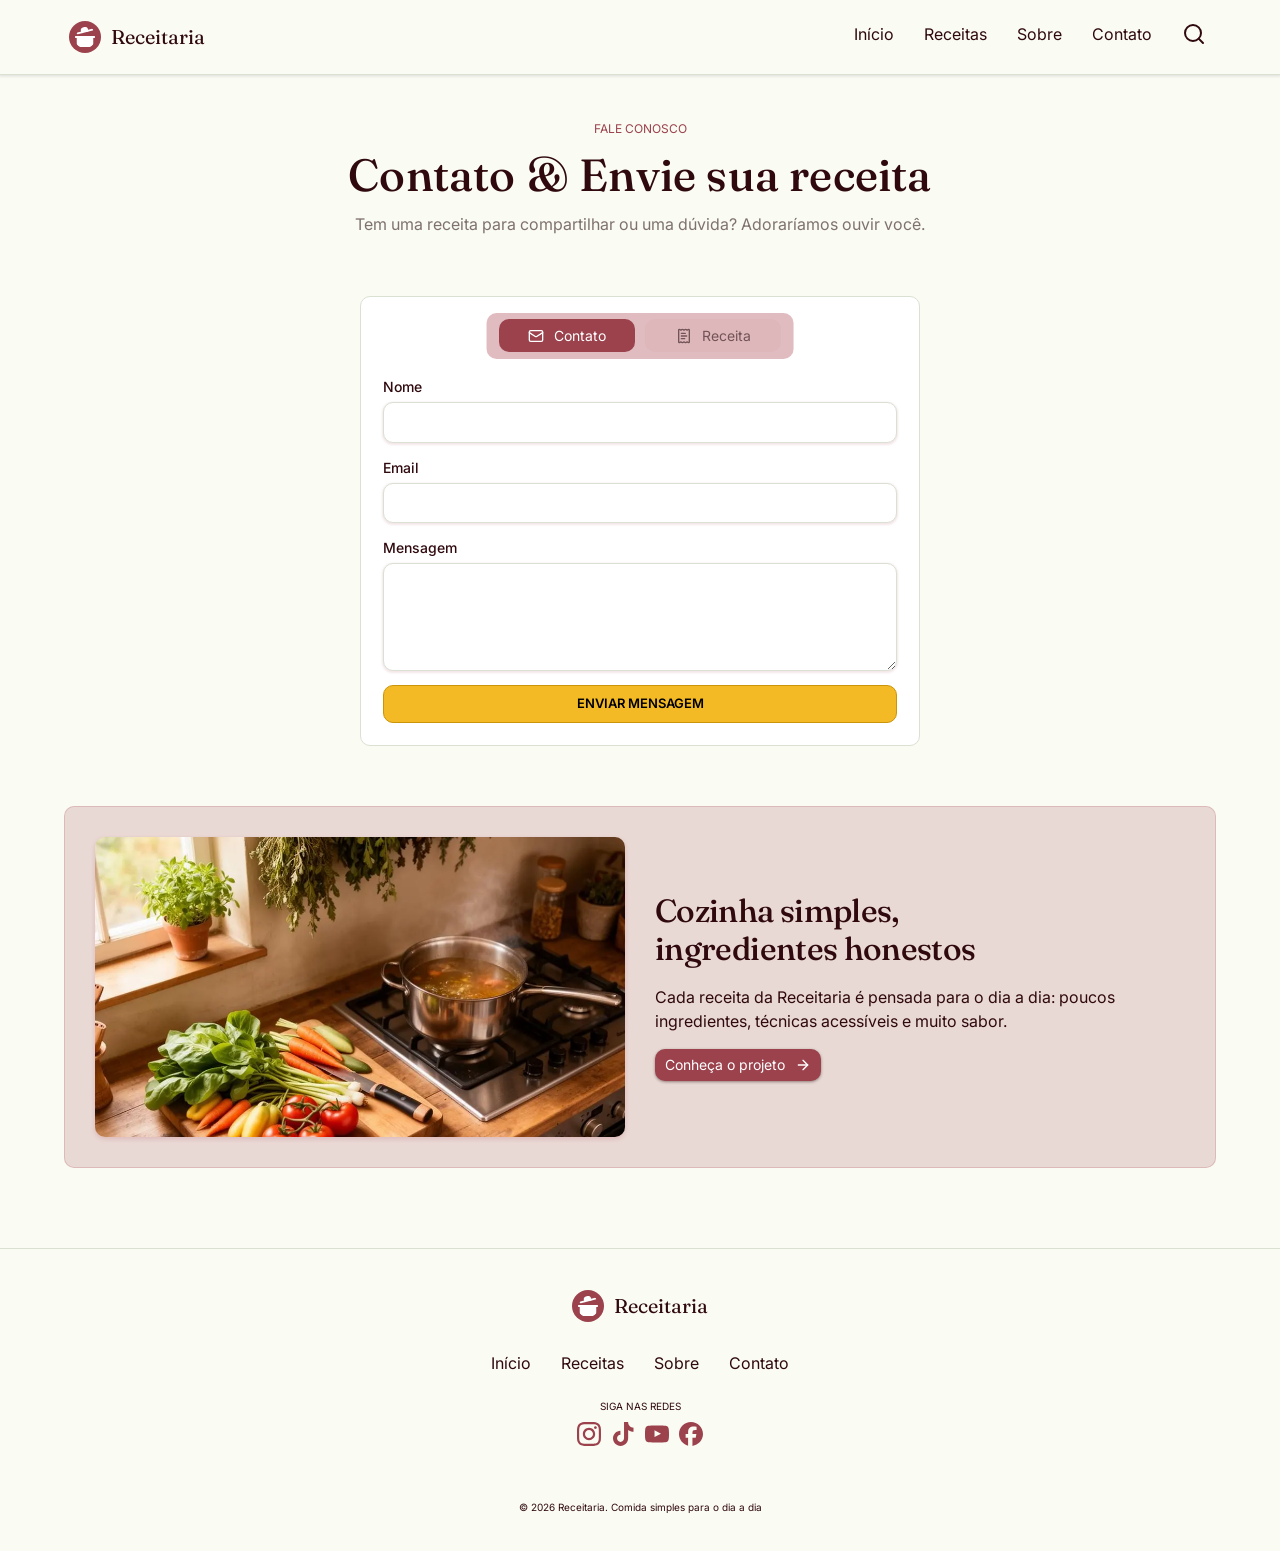
==== commit 07487ffd: "Página contato finalizada" ====
--- a/pages/contato.html
+++ b/pages/contato.html
@@ -151,8 +151,8 @@
     <main class="conteudo">
       <div class="container-pai">
         <!-- Contato -->
-        <header>
-          <span>Fale Conosco</span>
+        <header class="titulo-topo">
+          <span class="texto-decor">Fale Conosco</span>
           <h1 class="titulo-h1">Contato & Envie sua receita</h1>
           <p>
             Tem uma receita para compartilhar ou uma dúvida? Adoraríamos ouvir
@@ -181,6 +181,7 @@
             </svg>
             Contato
           </label>
+
           <input type="radio" name="btn-alternar" id="form-receita" />
           <label class="label" for="form-receita">
             <svg
@@ -202,11 +203,11 @@
                 d="M4 3a1 1 0 0 1 1-1 1.3 1.3 0 0 1 .7.2l.933.6a1.3 1.3 0 0 0 1.4 0l.934-.6a1.3 1.3 0 0 1 1.4 0l.933.6a1.3 1.3 0 0 0 1.4 0l.933-.6a1.3 1.3 0 0 1 1.4 0l.934.6a1.3 1.3 0 0 0 1.4 0l.933-.6A1.3 1.3 0 0 1 19 2a1 1 0 0 1 1 1v18a1 1 0 0 1-1 1 1.3 1.3 0 0 1-.7-.2l-.933-.6a1.3 1.3 0 0 0-1.4 0l-.934.6a1.3 1.3 0 0 1-1.4 0l-.933-.6a1.3 1.3 0 0 0-1.4 0l-.933.6a1.3 1.3 0 0 1-1.4 0l-.934-.6a1.3 1.3 0 0 0-1.4 0l-.933.6a1.3 1.3 0 0 1-.7.2 1 1 0 0 1-1-1z"
               />
             </svg>
-            Enviar receita
+            Receita
           </label>
 
           <div class="enviar" id="enviar-contato">
-            <form action="./pages/enviado-sucesso.html">
+            <form action="./pages/enviado-sucesso.html" method="post">
               <div class="campo">
                 <label for="nome">Nome</label>
                 <input type="text" name="nome" id="nome" />
@@ -217,14 +218,14 @@
               </div>
               <div class="campo">
                 <label for="mensagem">Mensagem</label>
-                <textarea name="mensagem" id="mensagem"></textarea>
+                <textarea name="mensagem" id="mensagem" rows="4"></textarea>
               </div>
               <input type="submit" value="Enviar Mensagem" />
             </form>
           </div>
 
           <div class="enviar" id="enviar-receita">
-            <form action="./pages/enviado-sucesso.html">
+            <form action="./pages/enviado-sucesso.html" method="post">
               <div class="campo">
                 <label for="nome">Nome</label>
                 <input type="text" name="nome" id="nome" />
@@ -234,64 +235,68 @@
                 <input type="email" name="email" id="email" />
               </div>
               <div class="campo">
-                <label for="titulo-receita">Nome</label>
+                <label for="titulo-receita">Título da Receita</label>
                 <input type="text" name="titulo-receita" id="titulo-receita" />
               </div>
               <div class="campo">
                 <label for="ingredientes">Ingredientes (um por linha)</label>
-                <textarea name="ingredientes" id="ingredientes"></textarea>
-              </div>
-              <div class="campo">
-                <label for="modo-preparar">Ingredientes (um por linha)</label>
-                <textarea name="modo-preparar" id="modo-preparar"></textarea>
+                <textarea
+                  name="ingredientes"
+                  id="ingredientes"
+                  rows="6"
+                  placeholder="- Proteína&#10;- Legumes&#10;- Temperos&#10;- Sal e pimenta a gosto..."
+                ></textarea>
+              </div>
+              <div class="campo">
+                <label for="modo-preparar">Modo de Preparo</label>
+                <textarea
+                  name="modo-preparar"
+                  id="modo-preparar"
+                  rows="6"
+                  placeholder="1. Picar e descascar&#10;2. Misturar&#10;3. Cozinhar&#10;4. Experimentar..."
+                ></textarea>
               </div>
               <input type="submit" value="Enviar Receita" />
             </form>
           </div>
         </div>
 
-        <!-- Newsletter -->
-        <section class="newsletter">
-          <div class="emblema">
-            <svg
-              xmlns="http://www.w3.org/2000/svg"
-              width="16"
-              height="16"
-              viewBox="0 0 24 24"
-              fill="none"
-              stroke="#fff"
-              stroke-width="2"
-              stroke-linecap="round"
-              stroke-linejoin="round"
-              class="svg-mailbox"
-            >
-              <path
-                d="M22 17a2 2 0 0 1-2 2H4a2 2 0 0 1-2-2V9.5C2 7 4 5 6.5 5H18c2.2 0 4 1.8 4 4v8Z"
+        <!-- Sobre -->
+        <section id="sobre">
+          <div class="banner-sobre">
+            <div class="img-banner">
+              <img
+                src="../assets/img/bastidores.webp"
+                alt="bastidores da cozinha"
               />
-              <polyline points="15,9 18,9 18,11" />
-              <path d="M6.5 5C9 5 11 7 11 9.5V17a2 2 0 0 1-2 2" />
-              <line x1="6" x2="7" y1="10" y2="10" />
-            </svg>
-            <h2>Newsletter</h2>
+            </div>
+            <div class="conteudo-banner">
+              <h2 class="titulo">Cozinha simples, ingredientes honestos</h2>
+              <p>
+                Cada receita da Receitaria é pensada para o dia a dia: poucos
+                ingredientes, técnicas acessíveis e muito sabor.
+              </p>
+              <a class="cta-receita" href="./pages/sobre.html">
+                Conheça o projeto
+                <svg
+                  xmlns="http://www.w3.org/2000/svg"
+                  width="24"
+                  height="24"
+                  viewBox="0 0 24 24"
+                  fill="none"
+                  stroke="currentColor"
+                  stroke-width="2"
+                  stroke-linecap="round"
+                  stroke-linejoin="round"
+                  class="svg-seta"
+                  aria-hidden="true"
+                >
+                  <path d="M5 12h14"></path>
+                  <path d="m12 5 7 7-7 7"></path>
+                </svg>
+              </a>
+            </div>
           </div>
-          <h3>Receitas práticas toda semana</h3>
-          <p>
-            Inscreva-se e receba seleções de receitas saudáveis direto no seu
-            e-mail.
-          </p>
-          <form
-            class="form-newsletter"
-            action="./pages/inscricao-realizada.html"
-          >
-            <label class="oculto" for="email">Email</label>
-            <input
-              type="text"
-              name="email"
-              id="email"
-              placeholder="seu@email.com"
-            />
-            <input type="submit" value="Inscrever" />
-          </form>
         </section>
       </div>
     </main>
--- a/assets/css/style.css
+++ b/assets/css/style.css
@@ -1147,13 +1147,13 @@
 
 /*=============================================*/
 /* Página Contato */
-#pagina-contato header {
+#pagina-contato .titulo-topo {
   display: flex;
   flex-direction: column;
   align-items: center;
   gap: 1rem;
 }
-#pagina-contato header span {
+#pagina-contato .texto-decor {
   font-family: var(--font-texto);
   font-size: 1.2rem;
   text-transform: uppercase;
@@ -1161,35 +1161,137 @@
   text-align: center;
 }
 
-#pagina-contato header h1 {
+#pagina-contato h1 {
   text-align: center;
 }
 
-#pagina-contato header p {
+#pagina-contato .titulo-topo p {
   font-family: var(--font-texto);
   color: var(--texto-cinza);
   font-size: 1.6rem;
   text-align: center;
 }
 
-#pagina-contato .formularios input[type="radio"] {
+.formularios {
+  display: grid;
+  gap: 1rem;
+  grid-template-columns: 1fr 1fr;
+  max-width: 560px;
+  width: 100%;
+  margin: 0 auto;
+  background-color: var(--branco);
+  padding: 2.2rem;
+  border: 1px solid var(--borda);
+  border-radius: 1rem;
+  position: relative;
+}
+
+.formularios::before {
+  content: "";
+  background-color: #cd90979c;
+  border-radius: 1rem;
+  width: 90%;
+  height: 46px;
+  position: absolute;
+  top: 16px;
+  left: 50%;
+  transform: translateX(-50%);
+  z-index: 9;
+}
+
+.formularios input[type="radio"] {
   opacity: 0;
   position: absolute;
   pointer-events: none;
 }
 
-#pagina-contato .formularios .label {
+.formularios .label {
+  display: flex;
+  flex-direction: row;
+  align-items: center;
+  justify-content: center;
+  gap: 1rem;
+  max-width: 136px;
+  width: 100%;
+  background-color: var(--fundo-claro);
+  border-radius: 1rem;
+  padding: 0.6rem 1rem;
+  margin-bottom: 1.4rem;
+  font-size: 1.4rem;
   cursor: pointer;
-}
-
-#pagina-contato .enviar {
+  z-index: 10;
+  color: var(--texto-cinza);
+}
+
+.formularios .label:nth-child(2) {
+  justify-self: flex-end;
+}
+.formularios .label:nth-child(4) {
+  justify-self: flex-start;
+}
+
+#form-contato:checked + label,
+#form-receita:checked + label {
+  color: var(--branco);
+  background-color: var(--primaria);
+}
+
+.formularios .label svg {
+  width: 1.6rem;
+  height: 1.6rem;
+}
+
+.formularios .enviar {
   display: none;
 }
 
 #form-contato:checked ~ #enviar-contato,
 #form-receita:checked ~ #enviar-receita {
   display: grid;
+  grid-column: span 2;
   gap: 2rem;
+}
+
+.formularios .enviar form {
+  display: flex;
+  flex-direction: column;
+  gap: 1.4rem;
+}
+
+.formularios .campo {
+  display: flex;
+  flex-direction: column;
+  gap: 0.5rem;
+}
+
+.formularios .campo label {
+  font-size: 1.4rem;
+  font-weight: 500;
+}
+
+.formularios .campo input,
+.formularios .campo textarea {
+  font-size: 1.5rem;
+  padding: 0.8rem 1.2rem;
+  border-radius: 1rem;
+  border: 1px solid var(--borda);
+  box-shadow: 0 1px 2px 1px #cd909736;
+}
+
+.formularios .campo input:focus-visible,
+.formularios .campo textarea:focus-visible {
+  outline: none;
+  border: 1px solid var(--primaria);
+}
+
+.formularios input[type="submit"] {
+  background-color: var(--destaque);
+  border: 1px solid #ca9509;
+  border-radius: 1rem;
+  padding: 0.8rem 1.2rem;
+  font-size: 1.3rem;
+  font-weight: 600;
+  text-transform: uppercase;
 }
 
 /* ==========================================
@@ -1433,6 +1535,12 @@
     text-align: center;
   }
 
+  /* ----------------------- */
+  /* PÁGINA CONTATO */
+  .formularios::before {
+    width: 55%;
+  }
+
   /* Fim Media 768px */
 }
 
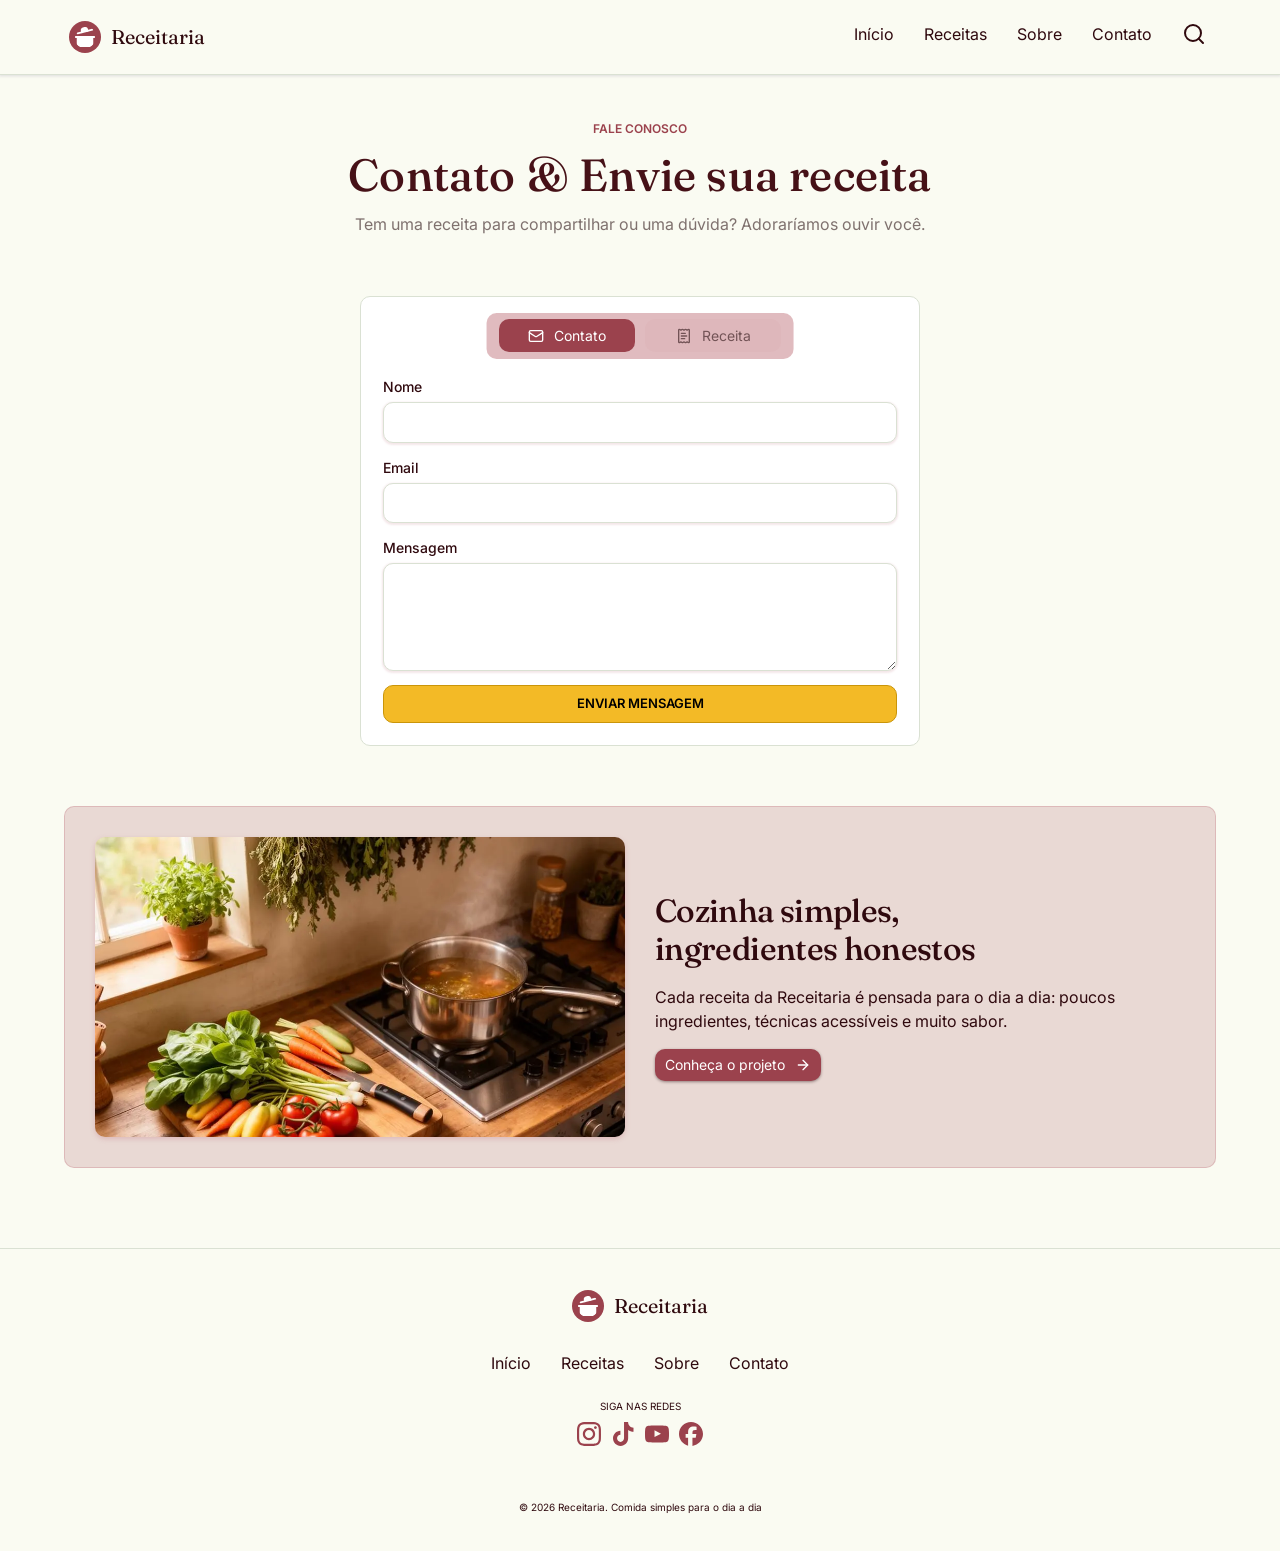
==== commit 3a3f7ea0: "Correção e adicao de links, alteração de favicon, alteração de estilos" ====
--- a/pages/contato.html
+++ b/pages/contato.html
@@ -24,7 +24,7 @@
     <header class="header">
       <div class="container-pai">
         <div class="logo">
-          <a href="/">
+          <a href="../">
             <svg
               xmlns="http://www.w3.org/2000/svg"
               width="24"
@@ -98,7 +98,7 @@
               />
               <ul class="lista-menu-mobile">
                 <li class="menu-item">
-                  <a href="/" class="link">Início</a>
+                  <a href="../" class="link">Início</a>
                 </li>
                 <li class="menu-item">
                   <a href="./receitas.html" class="link">Receitas</a>
@@ -114,7 +114,7 @@
           </div>
           <ul class="lista-menu">
             <li class="menu-item pagina-atual">
-              <a href="/" class="link">Início</a>
+              <a href="../" class="link">Início</a>
             </li>
             <li class="menu-item">
               <a href="./receitas.html" class="link">Receitas</a>
@@ -303,7 +303,7 @@
     <footer class="footer">
       <div class="container-pai">
         <div class="container-item logo">
-          <a href="./">
+          <a href="../">
             <svg
               xmlns="http://www.w3.org/2000/svg"
               width="24"
@@ -335,16 +335,16 @@
           <nav>
             <ul class="lista">
               <li class="menu-item pagina-atual">
-                <a href="./" class="link">Início</a>
+                <a href="../" class="link">Início</a>
               </li>
               <li class="menu-item">
-                <a href="./pages/receitas.html" class="link">Receitas</a>
+                <a href="./receitas.html" class="link">Receitas</a>
               </li>
               <li class="menu-item">
-                <a href="./pages/sobre.html" class="link">Sobre</a>
+                <a href="./sobre.html" class="link">Sobre</a>
               </li>
               <li class="menu-item">
-                <a href="./pages/contato.html" class="link">Contato</a>
+                <a href="./contato.html" class="link">Contato</a>
               </li>
             </ul>
           </nav>
--- a/assets/css/style.css
+++ b/assets/css/style.css
@@ -4,18 +4,18 @@
   --fundo: #fafbf2;
   --fundo-claro: rgba(205, 144, 151, 0.1);
   --texto: #2f090e;
+  --texto-titulo: #461117;
+  --texto-primaria: #fcfdf5;
+  --texto-suave: #cd9097;
+  --texto-destaque: #1f0508;
+  --texto-cinza: #1f05088f;
   --primaria: #9b424d; /*#1c8742*/
-  --texto-primaria: #fcfdf5;
   --suave: #ecf1e2;
-  --texto-suave: #cd9097;
   --destaque: #f3ba26;
-  --texto-destaque: #1f0508;
   --borda: #dae1d3;
   --borda-suave: #cd909770;
-  --input: #9b424d;
   --branco: #ffffff;
   --preto: #000000;
-  --texto-cinza: #1f05088f;
 
   /* Tipografia */
   --fonte-titulos: "Fraunces", serif;
@@ -58,7 +58,7 @@
 .titulo-h1 {
   font-family: var(--fonte-titulos);
   font-size: clamp(2.4rem, 2rem + 4vw, 4.5rem);
-  color: var(--texto);
+  color: var(--texto-titulo);
   letter-spacing: 0.02rem;
 }
 
@@ -527,6 +527,7 @@
 .receita-dia .infos {
   display: flex;
   flex-direction: column;
+  justify-content: center;
   gap: 2rem;
   padding: 2rem;
 }
@@ -740,6 +741,10 @@
   display: grid;
   grid-template-columns: 1fr;
   gap: 1.6rem;
+}
+
+.section-categorias > p {
+  color: var(--texto-cinza);
 }
 
 .section-categorias .form-pesquisa {
@@ -1069,6 +1074,7 @@
 .header-sobre h1 {
   font-family: var(--font-texto);
   font-size: 1.2rem;
+  font-weight: 600;
   text-transform: uppercase;
   color: var(--primaria);
   margin-bottom: 1.2rem;
@@ -1156,6 +1162,7 @@
 #pagina-contato .texto-decor {
   font-family: var(--font-texto);
   font-size: 1.2rem;
+  font-weight: 600;
   text-transform: uppercase;
   color: var(--primaria);
   text-align: center;
@@ -1378,21 +1385,24 @@
     grid-template-columns: 1fr 1fr;
     gap: 3.6rem;
     padding-top: 1.6rem;
-
-    .hero-item.imagem {
-      order: initial;
-    }
-    .hero-item .img-hero {
-      border-radius: 1rem;
-      height: 420px;
-      object-fit: cover;
-      border: 1px solid var(--borda-suave);
-      padding: 0.2rem;
-    }
-
-    .hero-item .cta-receita {
-      display: flex;
-    }
+  }
+  .hero .hero-item.imagem {
+    order: initial;
+  }
+  .hero .hero-item .img-hero {
+    border-radius: 1rem;
+    height: 420px;
+    object-fit: cover;
+    border: 1px solid var(--borda-suave);
+    padding: 0.2rem;
+  }
+
+  .hero .hero-item #form-pesquisa {
+    scroll-margin-top: 0;
+  }
+
+  .hero .hero-item .cta-receita {
+    display: flex;
   }
 
   /* RECEITA DIA */
@@ -1489,6 +1499,11 @@
     order: 0;
   }
 
+  .hero-receita .img-receita img {
+    border: 1px solid var(--borda-suave);
+    padding: 0.2rem;
+  }
+
   .midia {
     grid-template-columns: repeat(3, minmax(0, 1fr));
     gap: 2rem;
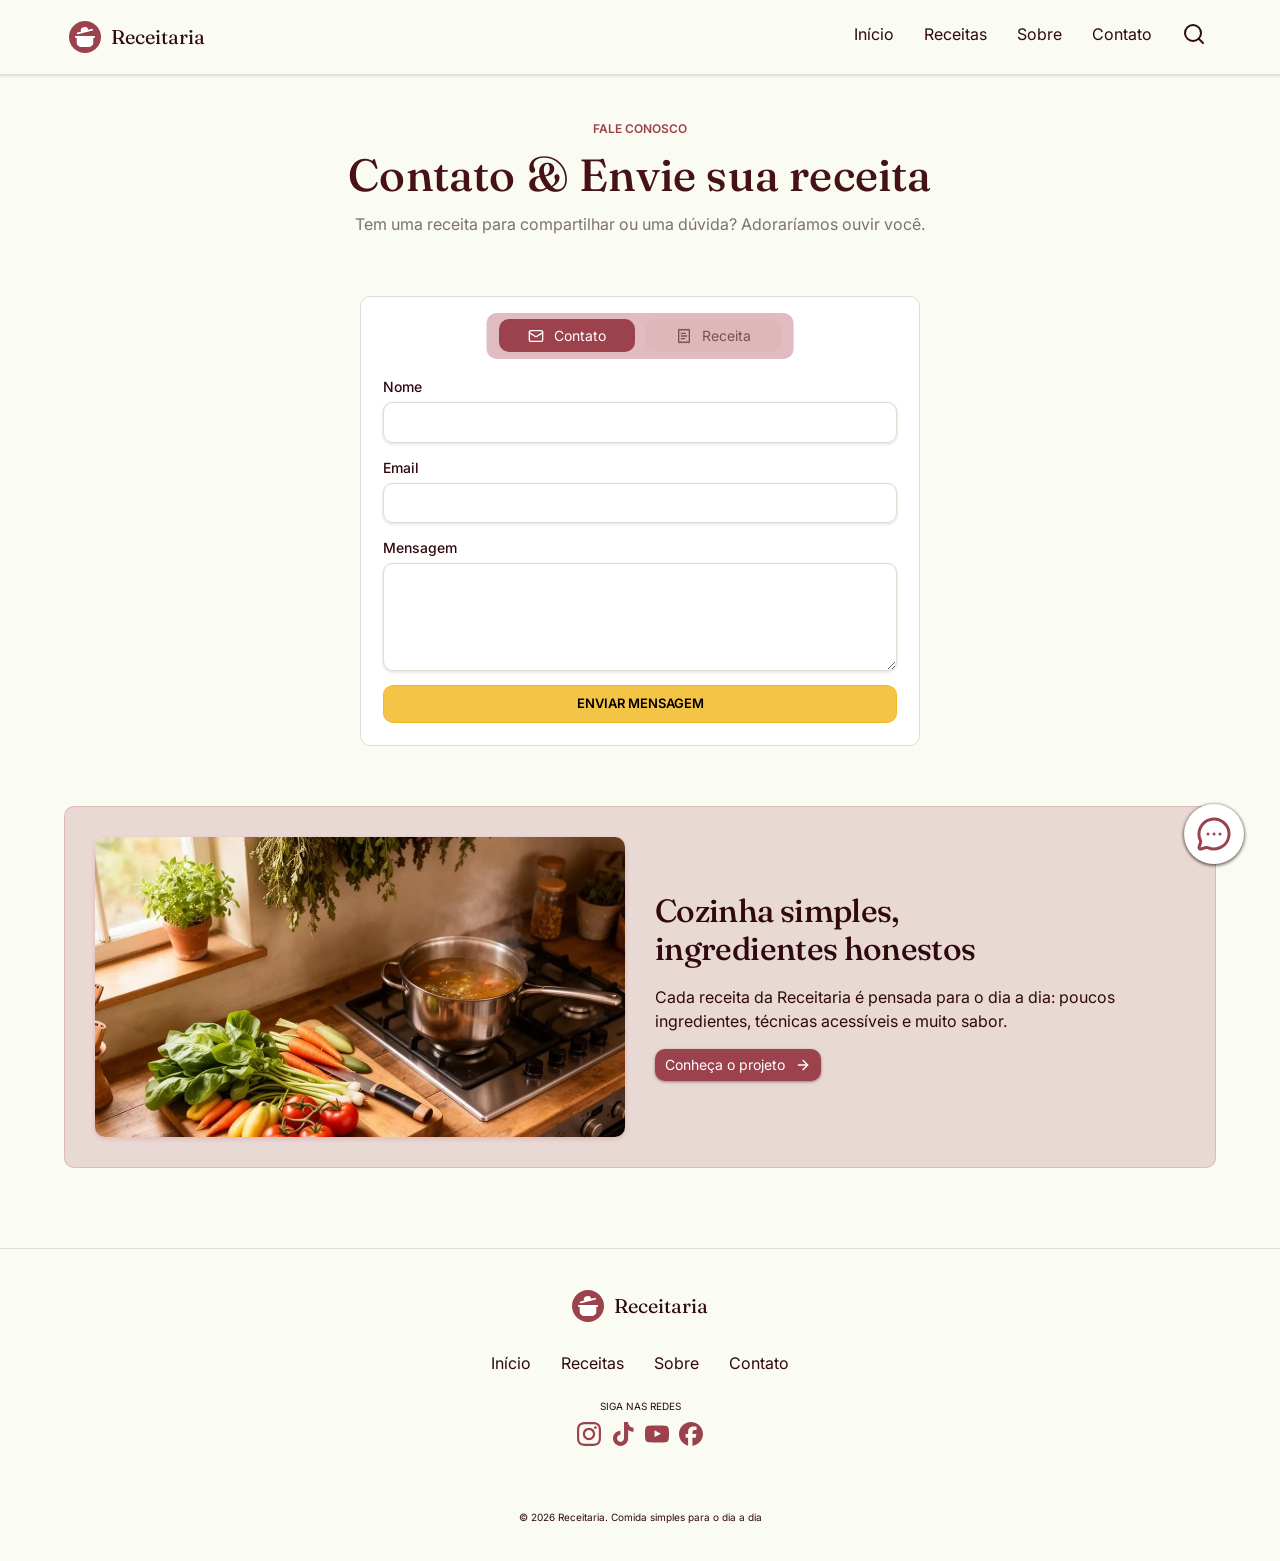
==== commit a0247949: "Adiciona botão de contato flutuante, efeitos de hover nas CTAs" ====
--- a/pages/contato.html
+++ b/pages/contato.html
@@ -445,5 +445,30 @@
         >© 2026 Receitaria. Comida simples para o dia a dia</small
       >
     </footer>
+    <div class="contato-flutuante">
+      <a
+        href="https://wa.me/5511099999999?text=Olá%2C+quero+tirar+uma+dúvida%21"
+        target="_blank"
+        title="Fale Conosoco"
+      >
+        <svg
+          xmlns="http://www.w3.org/2000/svg"
+          viewBox="0 0 24 24"
+          fill="none"
+          stroke="#9b424d"
+          stroke-width="2"
+          stroke-linecap="round"
+          stroke-linejoin="round"
+          class="svg-mensagem"
+        >
+          <path
+            d="M2.992 16.342a2 2 0 0 1 .094 1.167l-1.065 3.29a1 1 0 0 0 1.236 1.168l3.413-.998a2 2 0 0 1 1.099.092 10 10 0 1 0-4.777-4.719"
+          />
+          <path d="M8 12h.01" />
+          <path d="M12 12h.01" />
+          <path d="M16 12h.01" />
+        </svg>
+      </a>
+    </div>
   </body>
 </html>
--- a/assets/css/style.css
+++ b/assets/css/style.css
@@ -86,8 +86,15 @@
   padding: 0.5rem 1rem;
   border-radius: 10px;
   background: var(--primaria);
-  transition: all 0.5s;
   box-shadow: 0 1px 3px #1f05086e;
+  transform: scale(1);
+  transition: all 0.5s ease;
+  will-change: transform;
+}
+
+.cta-receita:hover {
+  transform: scale(0.98);
+  box-shadow: none;
 }
 
 .cta-receita .svg-seta,
@@ -130,7 +137,7 @@
 
 .pesquisa-receita .input-pesquisa {
   border: none;
-  max-width: 180px;
+  width: 100%;
   font-size: 1.4rem;
 }
 
@@ -218,6 +225,32 @@
   font-size: 1.2rem;
   color: var(--texto-cinza);
   margin: 0;
+}
+
+/* BOTÃO CONTATO FLUTUANTE */
+.contato-flutuante a {
+  display: flex;
+  justify-content: center;
+  background-color: var(--branco);
+  padding: 1.2rem;
+  border-radius: 50%;
+  position: fixed;
+  bottom: 3.6rem;
+  right: 3.6rem;
+  z-index: 999;
+  box-shadow: 0 1px 3px 1px var(--texto-cinza);
+  transform: scale(1);
+  transition: transform 0.5s ease;
+}
+
+.contato-flutuante a:hover {
+  transform: scale(1.05);
+}
+
+.contato-flutuante svg {
+  flex-shrink: 0;
+  width: 3.6rem;
+  height: 3.6rem;
 }
 
 /* ==========================================
@@ -303,7 +336,7 @@
 
 .header .menu-mobile .lista-menu-mobile {
   position: absolute;
-  top: 2rem;
+  top: 4rem;
   right: 0;
   background-color: var(--fundo);
   box-shadow: 0 0 3px 1px #54545430;
@@ -317,7 +350,7 @@
   align-items: flex-end;
   gap: 1rem;
   opacity: 0;
-  transform: translateY(-20rem);
+  transform: translateX(10rem);
   pointer-events: none;
   transition:
     transform 0.4s ease,
@@ -326,7 +359,7 @@
 
 .header .icon-menu-mobile input#menu-hamburguer:checked ~ .lista-menu-mobile {
   opacity: 1;
-  transform: translateY(2rem);
+  transform: translateX(0);
   pointer-events: auto;
   z-index: 10;
 }
@@ -349,8 +382,10 @@
 
 /* FOOTER */
 .footer {
+  display: grid;
+  gap: 5rem;
   width: 100%;
-  padding: 1.6rem;
+  padding: 2.4rem 1.6rem 2rem;
   background: var(--fundo);
   border-top: 1px solid #dae1d3;
 }
@@ -729,6 +764,15 @@
   background-color: var(--texto-suave);
   color: var(--branco);
   box-shadow: 0 1px 2px 1px #1f050845;
+  transform: scale(1);
+  transition: all 0.5s ease;
+  will-change: transform;
+}
+
+.newsletter .form-newsletter input[type="submit"]:hover {
+  cursor: pointer;
+  transform: scale(0.98);
+  box-shadow: none;
 }
 
 /* fim newsletter */
@@ -1292,13 +1336,22 @@
 }
 
 .formularios input[type="submit"] {
-  background-color: var(--destaque);
-  border: 1px solid #ca9509;
+  background-color: rgba(243, 186, 38, 0.85);
+  transition: background-color 0.5s ease;
+  border: 1px solid rgb(243, 186, 38);
   border-radius: 1rem;
   padding: 0.8rem 1.2rem;
   font-size: 1.3rem;
   font-weight: 600;
   text-transform: uppercase;
+  transform: scale(1);
+  transition: all 0.5s ease;
+}
+
+.formularios input[type="submit"]:hover {
+  background-color: rgba(243, 186, 38, 1);
+  transform: scale(0.98);
+  cursor: pointer;
 }
 
 /* ==========================================
@@ -1339,6 +1392,7 @@
   /* FOOTER */
   .footer {
     padding: 3.6rem;
+    gap: 1rem;
   }
   .footer .container-pai {
     flex-direction: column;
@@ -1447,10 +1501,8 @@
   }
 
   /* CATEGORIAS */
-  .categorias {
-    .grid-categorias {
-      grid-template-columns: repeat(4, minmax(0, 1fr));
-    }
+  .categorias .grid-categorias {
+    grid-template-columns: repeat(4, minmax(0, 1fr));
   }
 
   /* SOBRE */
